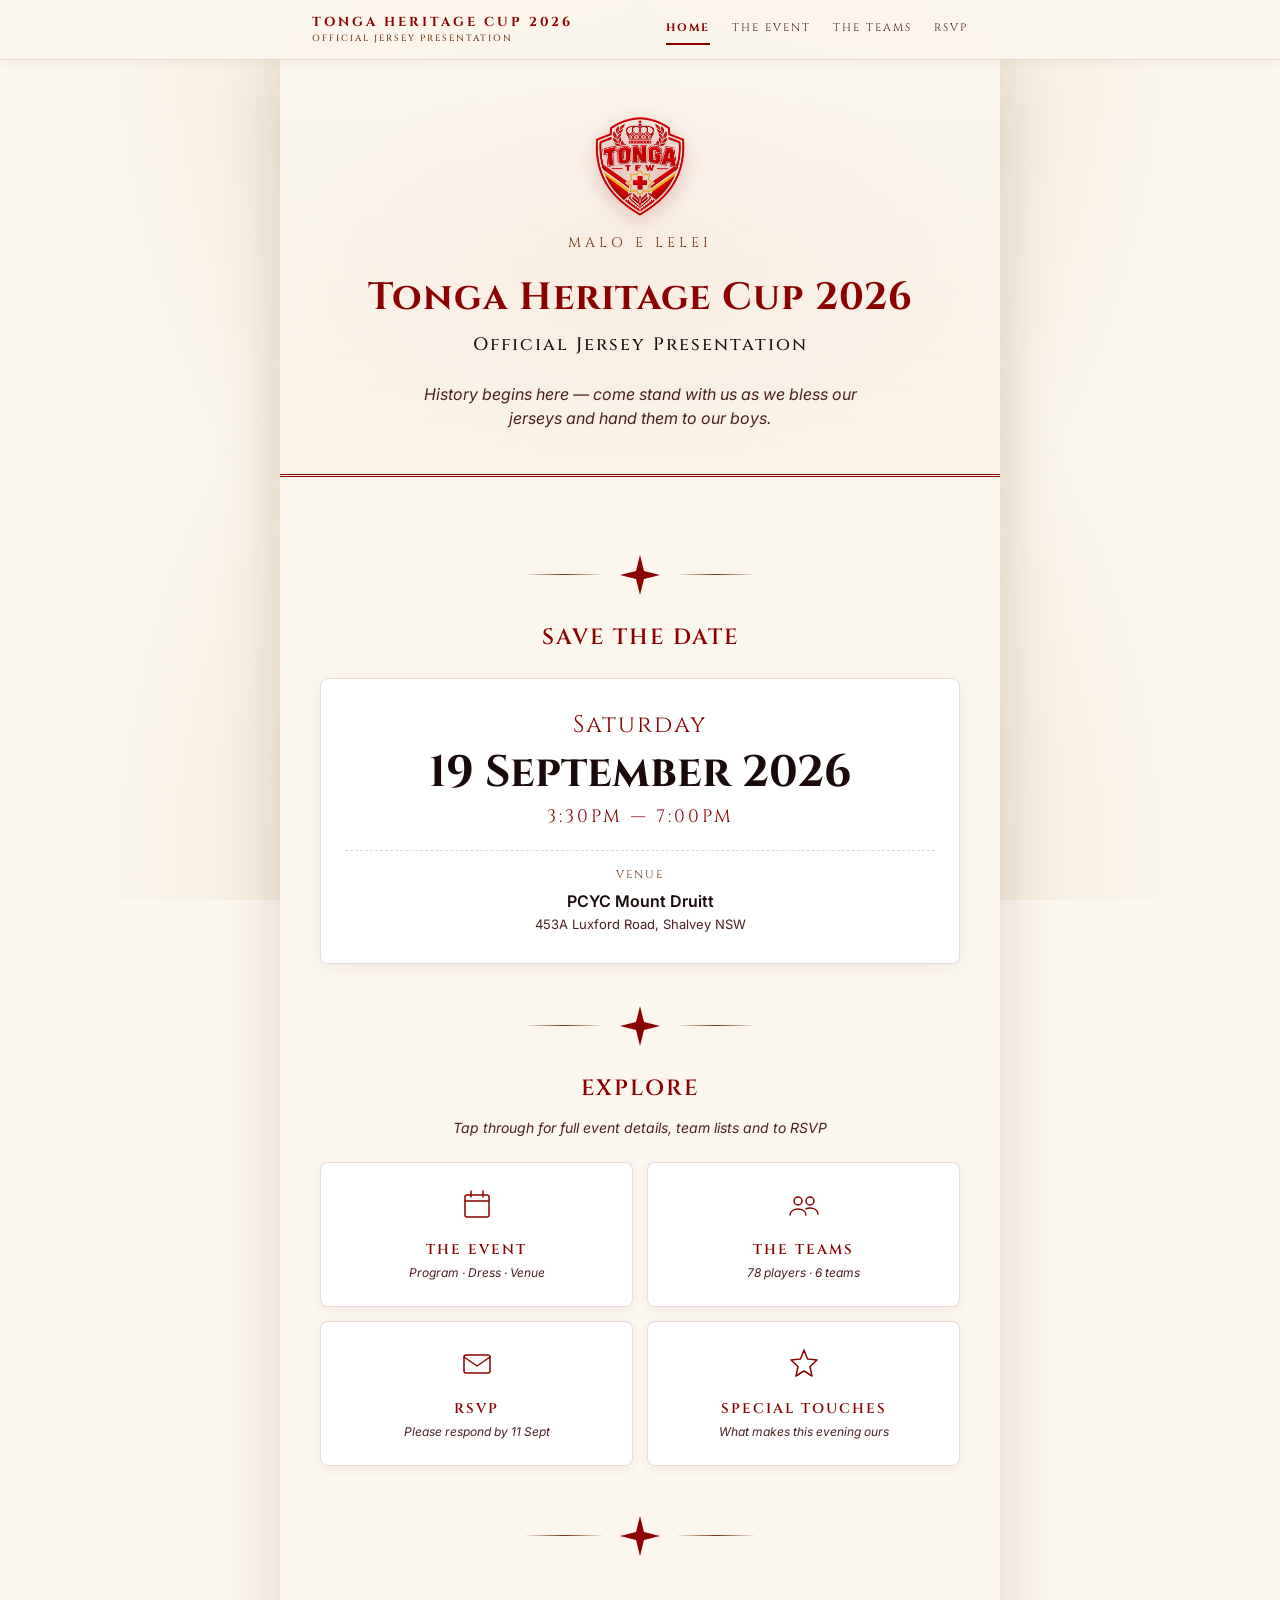
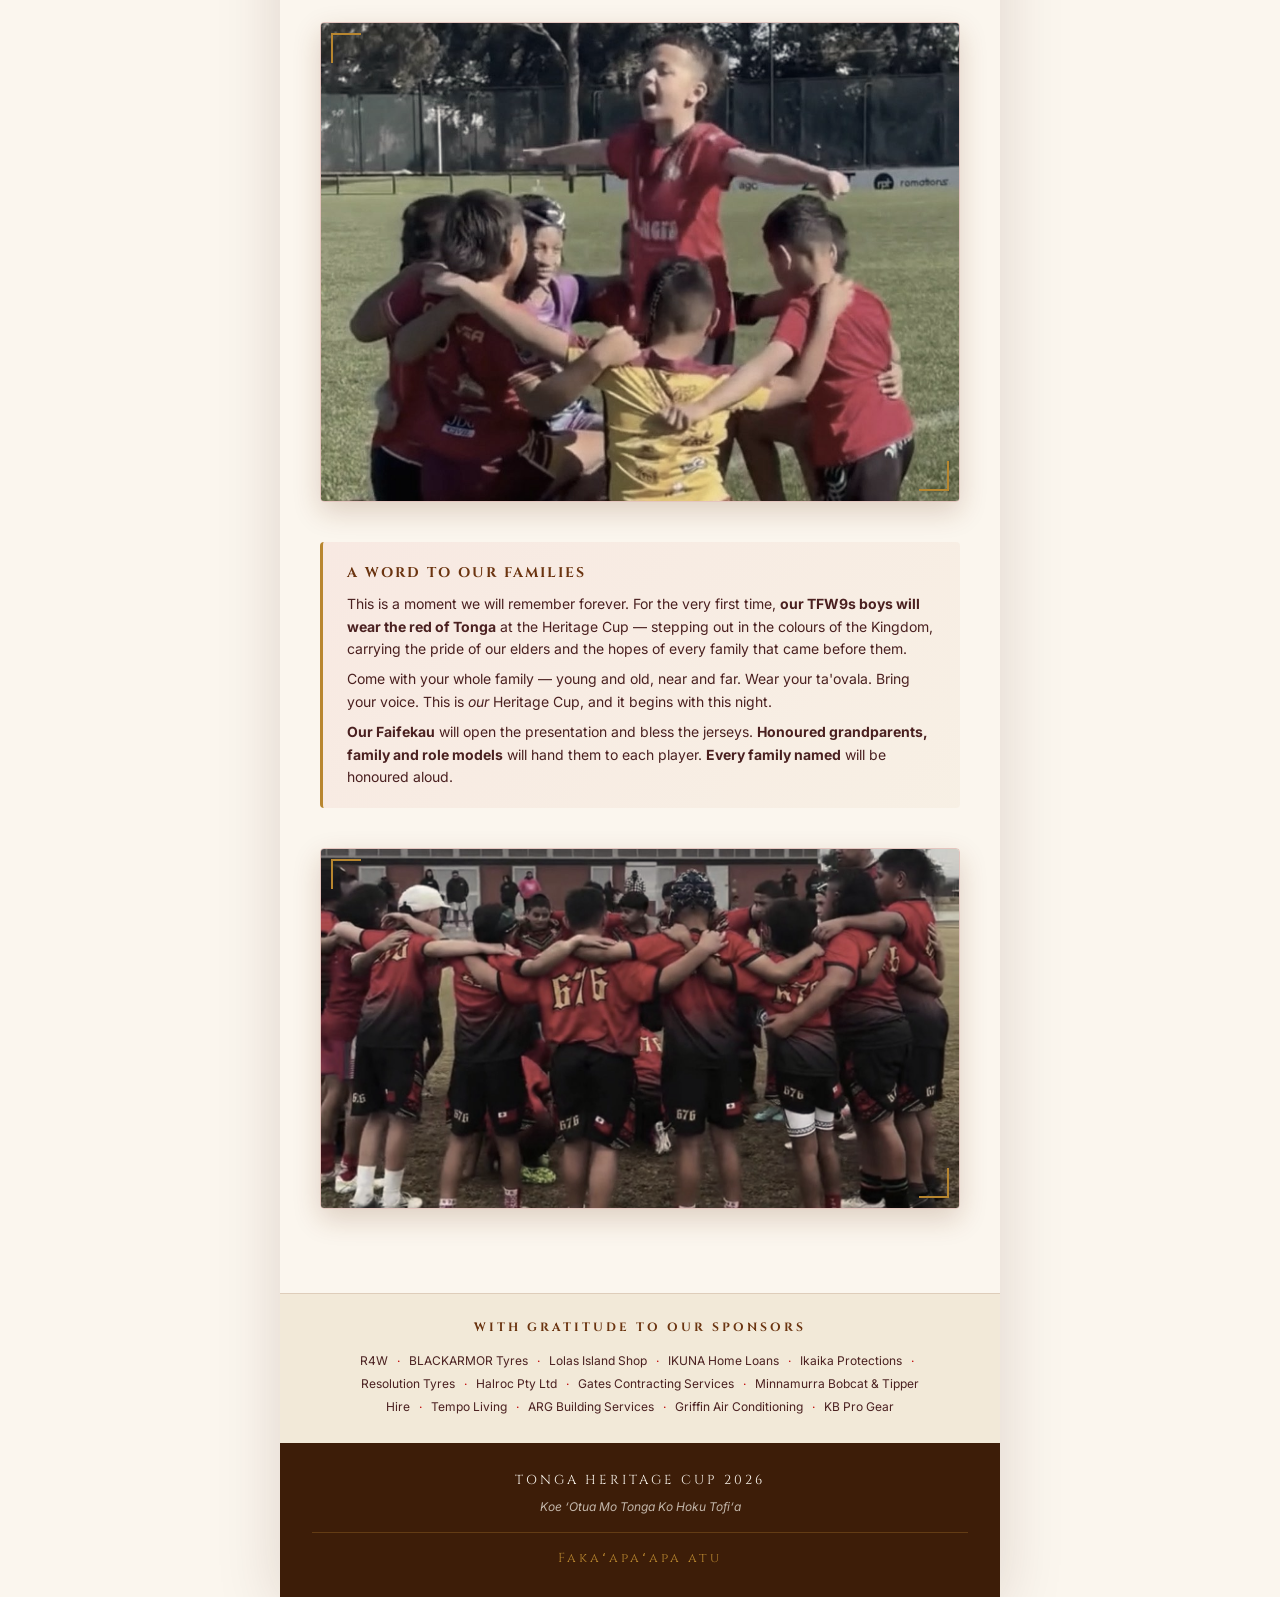
==== index.html @ e79e360b "Add files via upload" ====
<!doctype html>
<html lang="en">
<head>
<meta charset="utf-8" />
<meta name="viewport" content="width=device-width, initial-scale=1" />
<title>Tonga Heritage Cup 2026 — Official Jersey Presentation</title>
<link rel="preconnect" href="https://fonts.googleapis.com">
<link rel="preconnect" href="https://fonts.gstatic.com" crossorigin>
<link href="https://fonts.googleapis.com/css2?family=Cinzel:wght@500;600;700&family=Inter:wght@300;400;500;600;700&display=swap" rel="stylesheet">
<link rel="stylesheet" href="shared.css">
</head>
<body>

<header class="site-header">
  <div class="site-header-inner">
    <a href="index.html" class="brand">
      Tonga Heritage Cup 2026
      <small>Official Jersey Presentation</small>
    </a>
    <button class="nav-toggle" aria-label="Open menu" aria-expanded="false">
      <svg width="26" height="26" viewBox="0 0 26 26" fill="none" stroke="currentColor" stroke-width="2" stroke-linecap="round">
        <line x1="4" y1="8" x2="22" y2="8"/>
        <line x1="4" y1="13" x2="22" y2="13"/>
        <line x1="4" y1="18" x2="22" y2="18"/>
      </svg>
    </button>
    <nav class="site-nav">
      <a href="index.html" class="active">Home</a>
      <a href="the-event.html">The Event</a>
      <a href="the-teams.html">The Teams</a>
      <a href="rsvp.html">RSVP</a>
    </nav>
  </div>
</header>
<div class="nav-overlay"></div>

<div class="page page-ngatu">
  <div class="tapa-border" aria-hidden="true"></div>

  <div class="hero hero-haamonga">
    <img src="tonga-tfw-emblem.png" alt="Tonga TFW emblem" class="hero-stamp" />
    <div class="malo">Malo e lelei</div>
    <h1>Tonga Heritage Cup 2026</h1>
    <div class="subtitle">Official Jersey Presentation</div>
    <p class="invite-line">
      History begins here — come stand with us as we bless our jerseys
      and hand them to our boys.
    </p>
  </div>

  <div class="inner">

    <div class="kupesi-divider">
      <div class="line"></div>
      <svg viewBox="0 0 44 44" fill="currentColor" aria-hidden="true">
        <path d="M22 2 L26 18 L42 22 L26 26 L22 42 L18 26 L2 22 L18 18 Z"/>
        <circle cx="22" cy="22" r="3" fill="none" stroke="currentColor" stroke-width="1.5"/>
      </svg>
      <div class="line"></div>
    </div>

    <h2>Save the Date</h2>

    <div class="details" style="text-align:center;">
      <div style="font-family:'Cinzel',serif; font-size:24px; color:var(--tonga-red-deep); letter-spacing:2px; margin-bottom:8px;">Saturday</div>
      <div style="font-family:'Cinzel',serif; font-size:44px; color:var(--ink); line-height:1; margin-bottom:8px; font-weight:700;">19 September 2026</div>
      <div style="font-family:'Cinzel',serif; font-size:18px; color:var(--tonga-red-deep); letter-spacing:3px; margin-bottom:20px;">3:30PM — 7:00PM</div>
      <div style="border-top:1px dashed rgba(107,52,16,0.2); padding-top:16px; margin-top:8px;">
        <div style="font-family:'Cinzel',serif; font-size:11px; letter-spacing:2px; text-transform:uppercase; color:var(--tapa-brown); margin-bottom:6px;">Venue</div>
        <div style="font-size:16px; color:var(--ink); font-weight:600;">PCYC Mount Druitt</div>
        <div style="font-size:13px; color:var(--ink-soft); margin-top:2px;">453A Luxford Road, Shalvey NSW</div>
      </div>
    </div>

    <div class="kupesi-divider">
      <div class="line"></div>
      <svg viewBox="0 0 44 44" fill="currentColor" aria-hidden="true">
        <path d="M22 2 L26 18 L42 22 L26 26 L22 42 L18 26 L2 22 L18 18 Z"/>
        <circle cx="22" cy="22" r="3" fill="none" stroke="currentColor" stroke-width="1.5"/>
      </svg>
      <div class="line"></div>
    </div>

    <h2>Explore</h2>
    <p class="section-lede">Tap through for full event details, team lists and to RSVP</p>

    <div class="nav-tiles">
      <a href="the-event.html" class="nav-tile">
        <svg viewBox="0 0 36 36" fill="none" stroke="currentColor" stroke-width="1.5" stroke-linecap="round" stroke-linejoin="round">
          <rect x="6" y="8" width="24" height="22" rx="2"/>
          <line x1="6" y1="14" x2="30" y2="14"/>
          <line x1="12" y1="4" x2="12" y2="10"/>
          <line x1="24" y1="4" x2="24" y2="10"/>
        </svg>
        <div class="tile-title">The Event</div>
        <div class="tile-sub">Program · Dress · Venue</div>
      </a>
      <a href="the-teams.html" class="nav-tile">
        <svg viewBox="0 0 36 36" fill="none" stroke="currentColor" stroke-width="1.5" stroke-linecap="round" stroke-linejoin="round">
          <circle cx="12" cy="14" r="4"/>
          <circle cx="24" cy="14" r="4"/>
          <path d="M4 28c0-4 4-6 8-6s8 2 8 6"/>
          <path d="M20 22c1-1 2-1 4-1 4 0 8 2 8 6"/>
        </svg>
        <div class="tile-title">The Teams</div>
        <div class="tile-sub">78 players · 6 teams</div>
      </a>
      <a href="rsvp.html" class="nav-tile">
        <svg viewBox="0 0 36 36" fill="none" stroke="currentColor" stroke-width="1.5" stroke-linecap="round" stroke-linejoin="round">
          <rect x="5" y="9" width="26" height="18" rx="2"/>
          <path d="M5 11l13 9 13-9"/>
        </svg>
        <div class="tile-title">RSVP</div>
        <div class="tile-sub">Please respond by 11 Sept</div>
      </a>
      <a href="the-event.html#special" class="nav-tile">
        <svg viewBox="0 0 36 36" fill="none" stroke="currentColor" stroke-width="1.5" stroke-linecap="round" stroke-linejoin="round">
          <path d="M18 4l3.5 9L31 14l-7 6.5L26 30l-8-5-8 5 2-9.5L5 14l9.5-1z"/>
        </svg>
        <div class="tile-title">Special Touches</div>
        <div class="tile-sub">What makes this evening ours</div>
      </a>
    </div>

    <div class="kupesi-divider">
      <div class="line"></div>
      <svg viewBox="0 0 44 44" fill="currentColor" aria-hidden="true">
        <path d="M22 2 L26 18 L42 22 L26 26 L22 42 L18 26 L2 22 L18 18 Z"/>
        <circle cx="22" cy="22" r="3" fill="none" stroke="currentColor" stroke-width="1.5"/>
      </svg>
      <div class="line"></div>
    </div>

    <figure class="heritage-photo photo-celebration">
      <img src="team-celebration.jpg" alt="Our boys celebrating together" />
    </figure>

    <div class="callout">
      <h3>A Word to Our Families</h3>
      <p>
        This is a moment we will remember forever. For the very first time,
        <strong>our TFW9s boys will wear the red of Tonga</strong> at the Heritage Cup —
        stepping out in the colours of the Kingdom, carrying the pride of our
        elders and the hopes of every family that came before them.
      </p>
      <p>
        Come with your whole family — young and old, near and far. Wear
        your ta'ovala. Bring your voice. This is <em>our</em> Heritage Cup,
        and it begins with this night.
      </p>
      <p>
        <strong>Our Faifekau</strong> will open the presentation and bless the jerseys.
        <strong>Honoured grandparents, family and role models</strong> will hand them to each player.
        <strong>Every family named</strong> will be honoured aloud.
      </p>
    </div>

    <figure class="heritage-photo photo-676">
      <img src="team-huddle-676.jpg" alt="Our 676 boys standing as one" />
    </figure>

  </div>

  <div class="sponsors">
    <h3>With gratitude to our sponsors</h3>
    <div class="sponsor-list">
      R4W <span class="sep">·</span> BLACKARMOR Tyres <span class="sep">·</span> Lolas Island Shop <span class="sep">·</span> IKUNA Home Loans <span class="sep">·</span> Ikaika Protections <span class="sep">·</span> Resolution Tyres <span class="sep">·</span> Halroc Pty Ltd <span class="sep">·</span> Gates Contracting Services <span class="sep">·</span> Minnamurra Bobcat &amp; Tipper Hire <span class="sep">·</span> Tempo Living <span class="sep">·</span> ARG Building Services <span class="sep">·</span> Griffin Air Conditioning <span class="sep">·</span> KB Pro Gear
    </div>
  </div>

  <div class="footer">
    <div class="kcpd">Tonga Heritage Cup 2026</div>
    <div class="tagline">Koe ‘Otua Mo Tonga Ko Hoku Tofi‘a</div>
    <div class="signoff">Fakaʻapaʻapa atu</div>
  </div>

  <div class="tapa-border" aria-hidden="true"></div>

</div>

<script src="nav.js"></script>
<script data-pplx-inline-edit>
(function () {
  if (window === window.top) return;

  const allowedParentOrigins = ["https://www.perplexity.ai","https://perplexity.ai","https://testing.perplexity.ai","https://staging.perplexity.ai","https://*.preview.i.perplexity.ai","http://perplexity.localhost","http://localhost:1420","http://127.0.0.1:1420","http://localhost:3000","http://127.0.0.1:3000","http://localhost:5173","http://127.0.0.1:5173"];
  const MAX_FONT_BYTES = 500 * 1024;
  const MAX_TOTAL_FONT_BYTES = 2 * 1024 * 1024;
  let scrollForwarding = false;
  let scrollRaf = 0;
  let trustedTopOrigin = null;

  // Allow entries like "https://*.preview.i.perplexity.ai" — the wildcard
  // matches a single DNS label (no dots), so "https://*.foo" cannot stretch
  // across multiple labels.
  function matchesAllowedOrigin(origin) {
    if (!origin) return false;
    for (const entry of allowedParentOrigins) {
      if (!entry.includes("*")) {
        if (entry === origin) return true;
        continue;
      }
      const pattern = new RegExp(
        "^" +
          entry.replace(/[.+?^${}()|[\]\\]/g, "\\$&").replace(/\*/g, "[^.]+") +
          "$",
      );
      if (pattern.test(origin)) return true;
    }
    return false;
  }

  // Trust decision: when the sender is same-origin-visible (event.origin is a
  // real origin like https://www.perplexity.ai) we trust event.origin directly.
  // When event.origin is "null" (opaque broker srcdoc), we fall back to the
  // broker's stamped `parentOrigin` to identify the top window. The fallback
  // is claim-only — we rely on the browser's native `targetOrigin` enforcement
  // on the response path (see postToTrustedTop) to ensure replies can't be
  // delivered to anyone but the actual top window of that claimed origin.
  function getTrustedParentOrigin(event) {
    const forwardedParentOrigin =
      typeof event.data.parentOrigin === "string" ? event.data.parentOrigin : null;
    const parentOrigin = event.origin === "null" ? forwardedParentOrigin : event.origin;
    return matchesAllowedOrigin(parentOrigin) ? parentOrigin : null;
  }

  // All responses go to window.top with targetOrigin = the allowlisted origin.
  // An attacker that iframes us inside their own null-origin broker can claim
  // any parentOrigin they like, but the browser will drop the reply whenever
  // the real top's origin doesn't match — so the screenshot never leaves.
  function postToTrustedTop(message) {
    if (!trustedTopOrigin) return;
    try {
      window.top.postMessage(message, trustedTopOrigin);
    } catch (_error) {}
  }

  function inlineAll(original, clone) {
    if (original.nodeType !== 1 || clone.nodeType !== 1) return;

    try {
      const computedStyle = getComputedStyle(original);
      // cssText on a computed style is the serialized declaration in modern
      // Chromium/Safari — a single read beats enumerating ~400 longhand
      // properties. Firefox returns "" here, so we fall back on empty.
      const serialized = computedStyle.cssText;
      if (serialized) {
        clone.style.cssText = serialized;
      } else {
        const parts = new Array(computedStyle.length);
        for (let index = 0; index < computedStyle.length; index += 1) {
          const property = computedStyle[index];
          parts[index] = `${property}:${computedStyle.getPropertyValue(property)};`;
        }
        clone.style.cssText = parts.join("");
      }
    } catch (_error) {}

    const originalChildren = original.children;
    const clonedChildren = clone.children;
    for (
      let index = 0;
      index < originalChildren.length && index < clonedChildren.length;
      index += 1
    ) {
      inlineAll(originalChildren[index], clonedChildren[index]);
    }
  }

  function extractFontUrl(srcValue) {
    const matches = [
      ...srcValue.matchAll(
        /url\(["']?([^"')]+)["']?\)(?:\s*format\(["']?([^"')]+)["']?\))?/gi,
      ),
    ];
    if (matches.length === 0) return null;
    const woff2 = matches.find((m) => m[2] && m[2].toLowerCase().includes("woff2"));
    if (woff2) return woff2[1];
    const woff = matches.find((m) => m[2] && m[2].toLowerCase().includes("woff"));
    if (woff) return woff[1];
    return matches[0][1];
  }

  // Cache resolved font URL -> data URI across captures. Fonts on a page
  // essentially never change, and a batch run emits multiple captures back to
  // back — without this we'd refetch + re-base64 every time.
  const fontDataUriCache = new Map();
  const SRC_DECLARATION_RE = /src\s*:\s*[^;}]+/i;

  async function fetchAsDataUri(url) {
    if (fontDataUriCache.has(url)) return fontDataUriCache.get(url);
    let dataUri = null;
    try {
      const response = await fetch(url, { mode: "cors", credentials: "omit" });
      if (response.ok) {
        const blob = await response.blob();
        if (blob.size <= MAX_FONT_BYTES) {
          dataUri = await new Promise((resolve) => {
            const reader = new FileReader();
            reader.onloadend = () =>
              resolve(typeof reader.result === "string" ? reader.result : null);
            reader.onerror = () => resolve(null);
            reader.readAsDataURL(blob);
          });
        }
      }
    } catch (_error) {
      dataUri = null;
    }
    fontDataUriCache.set(url, dataUri);
    return dataUri;
  }

  function collectFontFaceRuleTexts() {
    const rules = [];
    for (const sheet of document.styleSheets) {
      let cssRules;
      try {
        cssRules = sheet.cssRules;
      } catch (_error) {
        continue;
      }
      if (!cssRules) continue;
      for (const rule of cssRules) {
        const cssText = rule.cssText || "";
        if (cssText.startsWith("@font-face")) rules.push(cssText);
      }
    }
    return rules;
  }

  async function buildInlinedFontCss() {
    const ruleTexts = collectFontFaceRuleTexts();
    if (ruleTexts.length === 0) return null;

    const resolved = ruleTexts.map((cssText) => {
      if (!SRC_DECLARATION_RE.test(cssText)) return null;
      const srcMatch = cssText.match(/src\s*:\s*([^;}]+)[;}]/i);
      if (!srcMatch) return null;
      const url = extractFontUrl(srcMatch[1]);
      if (!url) return null;
      try {
        return { cssText, url: new URL(url, document.baseURI).href };
      } catch (_error) {
        return null;
      }
    });

    const dataUris = await Promise.all(
      resolved.map((entry) => (entry ? fetchAsDataUri(entry.url) : Promise.resolve(null))),
    );

    const inlined = [];
    let totalBytes = 0;
    for (let index = 0; index < resolved.length; index += 1) {
      const entry = resolved[index];
      const dataUri = dataUris[index];
      if (!entry || !dataUri) continue;
      const approxBytes = dataUri.length * 0.75;
      if (totalBytes + approxBytes > MAX_TOTAL_FONT_BYTES) break;
      totalBytes += approxBytes;
      inlined.push(entry.cssText.replace(SRC_DECLARATION_RE, `src: url("${dataUri}")`));
    }
    return inlined.length > 0 ? inlined.join("\n") : null;
  }

  function stripExternal(clone) {
    const images = clone.querySelectorAll("img");
    for (let index = 0; index < images.length; index += 1) {
      const src = images[index].getAttribute("src");
      if (src && !src.startsWith("data:")) images[index].removeAttribute("src");
    }

    const elements = clone.querySelectorAll("*");
    for (let index = 0; index < elements.length; index += 1) {
      const style = elements[index].style.cssText;
      if (style && style.includes("url(")) {
        elements[index].style.cssText = style.replace(
          /url\(["']?(?!data:)[^)"']*["']?\)/gi,
          "none",
        );
      }
    }
  }

  function emitScroll() {
    scrollRaf = 0;
    if (!scrollForwarding) return;
    postToTrustedTop({
      type: "INLINE_EDIT_SCROLL",
      scrollX: window.scrollX,
      scrollY: window.scrollY,
    });
  }

  window.addEventListener(
    "scroll",
    function () {
      if (!scrollForwarding || scrollRaf) return;
      scrollRaf = requestAnimationFrame(emitScroll);
    },
    { passive: true, capture: true },
  );

  async function handleCaptureRequest(event) {
    const requestId = event.data.requestId;
    const scrollX = window.scrollX;
    const scrollY = window.scrollY;
    const width = window.innerWidth;
    const height = window.innerHeight;

    function postResult(dataUrl) {
      postToTrustedTop({
        type: "INLINE_EDIT_SCREENSHOT_RESULT",
        requestId,
        dataUrl,
        scrollX,
        scrollY,
      });
    }

    try {
      // Wait for any pending web fonts to resolve so both inline metrics and
      // the @font-face inlining below see the same loaded faces.
      if (document.fonts && document.fonts.ready) {
        try {
          await document.fonts.ready;
        } catch (_error) {}
      }

      const clone = document.documentElement.cloneNode(true);
      inlineAll(document.documentElement, clone);

      const removedNodes = clone.querySelectorAll("script,link[rel=\"stylesheet\"],style");
      for (let index = 0; index < removedNodes.length; index += 1) {
        removedNodes[index].remove();
      }

      stripExternal(clone);

      // Re-embed web fonts as data-URI @font-face rules so the SVG rasterizer
      // can resolve them — external font URLs aren't fetched during
      // foreignObject rendering, which would otherwise force a fallback face
      // and change text metrics.
      const inlinedFontCss = await buildInlinedFontCss();
      if (inlinedFontCss) {
        const styleEl = document.createElement("style");
        styleEl.textContent = inlinedFontCss;
        const head = clone.querySelector("head");
        if (head) head.appendChild(styleEl);
        else clone.insertBefore(styleEl, clone.firstChild);
      }

      const html = new XMLSerializer().serializeToString(clone);
      const svg =
        `<svg xmlns="http://www.w3.org/2000/svg" width="${width}" height="${height}">` +
        '<foreignObject width="100%" height="100%">' +
        `<div xmlns="http://www.w3.org/1999/xhtml" style="width:${width}px;height:${height}px;overflow:hidden">` +
        `<div style="position:relative;left:-${scrollX}px;top:-${scrollY}px">` +
        html +
        "</div></div></foreignObject></svg>";
      const svgUrl = `data:image/svg+xml;charset=utf-8,${encodeURIComponent(svg)}`;
      const image = new Image();
      image.onload = function () {
        const canvas = document.createElement("canvas");
        canvas.width = width;
        canvas.height = height;
        canvas.getContext("2d").drawImage(image, 0, 0);
        postResult(canvas.toDataURL("image/png"));
      };
      image.onerror = function () {
        postResult(null);
      };
      image.src = svgUrl;
    } catch (_error) {
      postResult(null);
    }
  }

  window.addEventListener("message", function (event) {
    if (!event.data) return;
    // Only accept messages from the direct parent frame. Blocks sibling /
    // unrelated-window postMessage senders that could otherwise reach us.
    if (event.source !== window.parent) return;

    const trustedParentOrigin = getTrustedParentOrigin(event);
    if (!trustedParentOrigin) return;
    trustedTopOrigin = trustedParentOrigin;

    if (event.data.type === "INLINE_EDIT_SCROLL_START") {
      scrollForwarding = true;
      emitScroll();
      return;
    }

    if (event.data.type === "INLINE_EDIT_SCROLL_STOP") {
      scrollForwarding = false;
      if (scrollRaf) cancelAnimationFrame(scrollRaf);
      scrollRaf = 0;
      return;
    }

    if (event.data.type !== "INLINE_EDIT_CAPTURE_REQUEST") return;

    handleCaptureRequest(event);
  });
})();


</script></body>
</html>
---- shared.css ----
:root {
  --tonga-red: #C10000;
  --tonga-red-deep: #8B0000;
  --tonga-white: #FFFFFF;
  --ink: #1A0A0A;
  --ink-soft: #4A2020;
  --cream: #FBF6EE;
  --cream-deep: #F2E9D8;
  --gold: #B8862F;
  --tapa-brown: #6B3410;
  --tapa-dark: #3D1D08;
}

* { box-sizing: border-box; }

html, body {
  margin: 0;
  padding: 0;
  font-family: 'Inter', system-ui, sans-serif;
  color: var(--ink);
  background:
    radial-gradient(ellipse at top, #E8D9BE 0%, transparent 60%),
    radial-gradient(ellipse at bottom, #E8D9BE 0%, transparent 60%),
    var(--cream);
  background-attachment: fixed;
  line-height: 1.5;
  -webkit-font-smoothing: antialiased;
}

a { color: inherit; }

/* Tapa border removed — keep class present but hidden so old markup doesn't break layout */
.tapa-border { display: none; }

/* (legacy) Ngatu SVG border — multi-band Tongan pattern (zigzag → triangle row → diamond kupesi → arch scallops → triangle row → zigzag) */
.tapa-border {
  height: 70px;
  background-image: url("data:image/svg+xml;utf8,<svg xmlns='http://www.w3.org/2000/svg' viewBox='0 0 48 70' preserveAspectRatio='xMidYMid slice'><rect width='48' height='70' fill='%236B3410'/><path d='M0 5 L4 3 L8 6 L12 3 L16 6 L20 3 L24 6 L28 3 L32 6 L36 3 L40 6 L44 3 L48 6' fill='none' stroke='%23FBF6EE' stroke-width='0.7'/><path d='M0 13 L2 9 L4 13 Z M4 9 L6 13 L8 9 Z M8 13 L10 9 L12 13 Z M12 9 L14 13 L16 9 Z M16 13 L18 9 L20 13 Z M20 9 L22 13 L24 9 Z M24 13 L26 9 L28 13 Z M28 9 L30 13 L32 9 Z M32 13 L34 9 L36 13 Z M36 9 L38 13 L40 9 Z M40 13 L42 9 L44 13 Z M44 9 L46 13 L48 9 Z' fill='%23FBF6EE'/><path d='M0 20 A4.0 4 0 0 1 8 20 A4.0 4 0 0 1 16 20 A4.0 4 0 0 1 24 20 A4.0 4 0 0 1 32 20 A4.0 4 0 0 1 40 20 A4.0 4 0 0 1 48 20' fill='none' stroke='%23FBF6EE' stroke-width='0.7'/><path d='M24.0 22 L48 33 L24.0 44 L0 33 Z' fill='none' stroke='%23FBF6EE' stroke-width='0.9'/><ellipse cx='24.0' cy='27' rx='10' ry='2.2' fill='none' stroke='%23FBF6EE' stroke-width='0.5'/><line x1='14.0' y1='27' x2='34.0' y2='27' stroke='%23FBF6EE' stroke-width='0.4'/><line x1='16.5' y1='25.1' x2='16.5' y2='28.9' stroke='%23FBF6EE' stroke-width='0.3'/><line x1='19.0' y1='25.1' x2='19.0' y2='28.9' stroke='%23FBF6EE' stroke-width='0.3'/><line x1='21.5' y1='25.1' x2='21.5' y2='28.9' stroke='%23FBF6EE' stroke-width='0.3'/><line x1='24.0' y1='25.1' x2='24.0' y2='28.9' stroke='%23FBF6EE' stroke-width='0.3'/><line x1='26.5' y1='25.1' x2='26.5' y2='28.9' stroke='%23FBF6EE' stroke-width='0.3'/><line x1='29.0' y1='25.1' x2='29.0' y2='28.9' stroke='%23FBF6EE' stroke-width='0.3'/><line x1='31.5' y1='25.1' x2='31.5' y2='28.9' stroke='%23FBF6EE' stroke-width='0.3'/><ellipse cx='24.0' cy='33' rx='10' ry='2.2' fill='none' stroke='%23FBF6EE' stroke-width='0.5'/><line x1='14.0' y1='33' x2='34.0' y2='33' stroke='%23FBF6EE' stroke-width='0.4'/><line x1='16.5' y1='31.1' x2='16.5' y2='34.900000000000006' stroke='%23FBF6EE' stroke-width='0.3'/><line x1='19.0' y1='31.1' x2='19.0' y2='34.900000000000006' stroke='%23FBF6EE' stroke-width='0.3'/><line x1='21.5' y1='31.1' x2='21.5' y2='34.900000000000006' stroke='%23FBF6EE' stroke-width='0.3'/><line x1='24.0' y1='31.1' x2='24.0' y2='34.900000000000006' stroke='%23FBF6EE' stroke-width='0.3'/><line x1='26.5' y1='31.1' x2='26.5' y2='34.900000000000006' stroke='%23FBF6EE' stroke-width='0.3'/><line x1='29.0' y1='31.1' x2='29.0' y2='34.900000000000006' stroke='%23FBF6EE' stroke-width='0.3'/><line x1='31.5' y1='31.1' x2='31.5' y2='34.900000000000006' stroke='%23FBF6EE' stroke-width='0.3'/><ellipse cx='24.0' cy='39' rx='10' ry='2.2' fill='none' stroke='%23FBF6EE' stroke-width='0.5'/><line x1='14.0' y1='39' x2='34.0' y2='39' stroke='%23FBF6EE' stroke-width='0.4'/><line x1='16.5' y1='37.099999999999994' x2='16.5' y2='40.900000000000006' stroke='%23FBF6EE' stroke-width='0.3'/><line x1='19.0' y1='37.099999999999994' x2='19.0' y2='40.900000000000006' stroke='%23FBF6EE' stroke-width='0.3'/><line x1='21.5' y1='37.099999999999994' x2='21.5' y2='40.900000000000006' stroke='%23FBF6EE' stroke-width='0.3'/><line x1='24.0' y1='37.099999999999994' x2='24.0' y2='40.900000000000006' stroke='%23FBF6EE' stroke-width='0.3'/><line x1='26.5' y1='37.099999999999994' x2='26.5' y2='40.900000000000006' stroke='%23FBF6EE' stroke-width='0.3'/><line x1='29.0' y1='37.099999999999994' x2='29.0' y2='40.900000000000006' stroke='%23FBF6EE' stroke-width='0.3'/><line x1='31.5' y1='37.099999999999994' x2='31.5' y2='40.900000000000006' stroke='%23FBF6EE' stroke-width='0.3'/><path d='M22.6 33 L24.0 31.6 L25.4 33 L24.0 34.4 Z' fill='%23FBF6EE'/><path d='M0 33 L4 32 L4 34 Z' fill='%23FBF6EE'/><path d='M48 33 L44 32 L44 34 Z' fill='%23FBF6EE'/><path d='M24.0 22 L23.0 26 L25.0 26 Z' fill='%23FBF6EE'/><path d='M24.0 44 L23.0 40 L25.0 40 Z' fill='%23FBF6EE'/><path d='M0 46 A4.0 4 0 0 0 8 46 A4.0 4 0 0 0 16 46 A4.0 4 0 0 0 24 46 A4.0 4 0 0 0 32 46 A4.0 4 0 0 0 40 46 A4.0 4 0 0 0 48 46' fill='none' stroke='%23FBF6EE' stroke-width='0.7'/><path d='M0 57 L2 53 L4 57 Z M4 53 L6 57 L8 53 Z M8 57 L10 53 L12 57 Z M12 53 L14 57 L16 53 Z M16 57 L18 53 L20 57 Z M20 53 L22 57 L24 53 Z M24 57 L26 53 L28 57 Z M28 53 L30 57 L32 53 Z M32 57 L34 53 L36 57 Z M36 53 L38 57 L40 53 Z M40 57 L42 53 L44 57 Z M44 53 L46 57 L48 53 Z' fill='%23FBF6EE'/><path d='M0 62 L4 60 L8 63 L12 60 L16 63 L20 60 L24 63 L28 60 L32 63 L36 60 L40 63 L44 60 L48 63' fill='none' stroke='%23FBF6EE' stroke-width='0.7'/></svg>");
  background-repeat: repeat-x;
  background-size: 96px 100%;
}

/* Top nav */
.site-header {
  position: sticky;
  top: 0;
  z-index: 100;
  background: rgba(251, 246, 238, 0.96);
  backdrop-filter: blur(8px);
  -webkit-backdrop-filter: blur(8px);
  border-bottom: 1px solid rgba(107, 52, 16, 0.15);
  box-shadow: 0 2px 12px rgba(60, 20, 10, 0.05);
}
.site-header-inner {
  max-width: 720px;
  margin: 0 auto;
  padding: 14px 32px;
  display: flex;
  align-items: center;
  justify-content: space-between;
  gap: 20px;
}
.brand {
  font-family: 'Cinzel', serif;
  font-size: 13px;
  letter-spacing: 3px;
  text-transform: uppercase;
  color: var(--tonga-red-deep);
  font-weight: 700;
  text-decoration: none;
  line-height: 1.2;
}
.brand small {
  display: block;
  font-size: 9px;
  letter-spacing: 2px;
  color: var(--tapa-brown);
  font-weight: 500;
  margin-top: 2px;
}
.site-nav {
  display: flex;
  gap: 22px;
  align-items: center;
}
.site-nav a {
  font-family: 'Cinzel', serif;
  font-size: 11px;
  letter-spacing: 2px;
  text-transform: uppercase;
  color: var(--ink-soft);
  text-decoration: none;
  padding: 6px 0;
  border-bottom: 2px solid transparent;
  transition: color 0.2s, border-color 0.2s;
}
.site-nav a:hover { color: var(--tonga-red-deep); }
.site-nav a.active {
  color: var(--tonga-red-deep);
  border-bottom-color: var(--tonga-red-deep);
  font-weight: 700;
}
.nav-toggle {
  display: none;
  background: none;
  border: none;
  cursor: pointer;
  padding: 8px;
  color: var(--tonga-red-deep);
}
.nav-toggle svg { display: block; }

/* Page container */
.page {
  max-width: 720px;
  margin: 0 auto;
  background: var(--cream);
  box-shadow: 0 10px 60px rgba(60, 20, 10, 0.15);
  position: relative;
  min-height: 100vh;
}
.inner { padding: 44px 40px; }

/* Hero */
.hero {
  text-align: center;
  padding: 56px 32px 44px;
  background:
    radial-gradient(ellipse at center, rgba(193,0,0,0.06) 0%, transparent 70%),
    linear-gradient(180deg, var(--cream) 0%, var(--cream-deep) 100%);
  border-bottom: 3px double var(--tonga-red-deep);
  position: relative;
  overflow: hidden;
}
.hero > * { position: relative; z-index: 2; }

/* Faded backdrop image (Ha'amonga) for the home hero */
.hero.hero-haamonga::before {
  content: "";
  position: absolute;
  inset: 0;
  background-image: url('img/haamonga.jpg');
  background-size: cover;
  background-position: center 15%;
  opacity: 0.32;
  filter: sepia(0.25) saturate(0.75) contrast(0.98);
  z-index: 1;
}
.hero.hero-haamonga::after {
  content: "";
  position: absolute;
  inset: 0;
  background: linear-gradient(180deg, rgba(251,246,238,0.35) 0%, rgba(251,246,238,0.72) 100%);
  z-index: 1;
}

/* Faded ngatu backdrop for inner-page heros */
.hero.hero-ngatu::before {
  content: "";
  position: absolute;
  inset: 0;
  background-image: url('img/ngatu-pattern.jpg');
  background-size: 320px auto;
  background-repeat: repeat;
  opacity: 0.08;
  filter: sepia(0.2) contrast(0.9);
  z-index: 1;
}

/* Photo band — faded huddle photo used as a section backdrop */
.photo-band {
  position: relative;
  min-height: 220px;
  margin: 40px -40px;
  padding: 60px 40px;
  background-image: url('img/team-huddle.jpg');
  background-size: cover;
  background-position: center 38%;
  color: var(--cream);
  text-align: center;
  overflow: hidden;
}
.photo-band::before {
  content: "";
  position: absolute;
  inset: 0;
  background: linear-gradient(180deg, rgba(30,10,10,0.55) 0%, rgba(139,0,0,0.55) 100%);
}
.photo-band > * { position: relative; z-index: 2; }
.photo-band .band-eyebrow {
  font-family: 'Cinzel', serif;
  font-size: 12px;
  letter-spacing: 4px;
  text-transform: uppercase;
  color: rgba(251,246,238,0.85);
  margin-bottom: 14px;
}
.photo-band .band-title {
  font-family: 'Cinzel', serif;
  font-size: 26px;
  font-weight: 600;
  letter-spacing: 1px;
  margin: 0 0 12px;
  line-height: 1.25;
}
.photo-band .band-body {
  font-style: italic;
  font-size: 15px;
  line-height: 1.6;
  max-width: 480px;
  margin: 0 auto;
  color: rgba(251,246,238,0.95);
}

/* Symbol strip — Ha'amonga photo + Tongan flag side by side */
.symbol-strip {
  display: grid;
  grid-template-columns: 1.35fr 1fr;
  gap: 20px;
  margin: 36px 0 8px;
  align-items: stretch;
}
.symbol-card {
  position: relative;
  border-radius: 8px;
  overflow: hidden;
  background: var(--tapa-brown);
  box-shadow: 0 4px 18px rgba(60,20,10,0.18);
  min-height: 220px;
  display: flex;
  flex-direction: column;
  justify-content: flex-end;
}
.symbol-card .caption {
  position: relative;
  z-index: 2;
  padding: 10px 14px 12px;
  background: linear-gradient(180deg, transparent 0%, rgba(20,8,8,0.75) 60%);
  color: var(--cream);
  font-family: 'Cinzel', serif;
  font-size: 12px;
  letter-spacing: 2px;
  text-transform: uppercase;
}
.symbol-card.symbol-haamonga {
  background-image: url('img/haamonga.jpg');
  background-size: cover;
  background-position: center 42%;
}
.symbol-card.symbol-flag {
  background: #FFFFFF;
  border: 1px solid rgba(107,52,16,0.2);
}
.symbol-card.symbol-flag .flag-inner {
  flex: 1;
  display: flex;
  align-items: center;
  justify-content: center;
  padding: 12px;
}
.symbol-card.symbol-flag svg {
  width: 100%;
  height: auto;
  max-height: 150px;
  box-shadow: 0 2px 8px rgba(60,20,10,0.15);
}
.symbol-card.symbol-flag .caption {
  background: none;
  color: var(--tapa-brown);
  border-top: 1px solid rgba(107,52,16,0.15);
}
@media (max-width: 640px) {
  .symbol-strip { grid-template-columns: 1fr; gap: 14px; }
  .symbol-card { min-height: 180px; }
  .symbol-card.symbol-flag svg { max-height: 120px; }
}

/* Venue map card */
.map-card {
  margin: 24px 0 12px;
  border-radius: 8px;
  overflow: hidden;
  box-shadow: 0 4px 16px rgba(60,20,10,0.15);
  background: var(--tapa-brown);
  display: block;
  text-decoration: none;
  color: var(--cream);
}
.map-card img {
  display: block;
  width: 100%;
  height: auto;
}
.map-card .map-caption {
  padding: 12px 16px;
  font-family: 'Cinzel', serif;
  font-size: 11px;
  letter-spacing: 2px;
  text-transform: uppercase;
  color: var(--cream);
  text-align: center;
}
/* Smaller map card variant */
.map-card.map-card-small {
  max-width: 360px;
  margin: 20px auto 12px;
}
.map-card.map-card-small img {
  aspect-ratio: 16 / 10;
  object-fit: cover;
}
.map-card.map-card-small .map-caption {
  padding: 8px 12px;
  font-size: 10px;
  letter-spacing: 1.8px;
}

/* Page-level faded backdrop wrapping the whole cream card */
.page.page-ngatu::before {
  content: "";
  position: absolute;
  inset: 0;
  background-image: url('img/ngatu-pattern.jpg');
  background-size: 320px auto;
  background-repeat: repeat;
  opacity: 0.11;
  pointer-events: none;
  z-index: 0;
}
.page > * { position: relative; z-index: 1; }
.malo {
  font-family: 'Cinzel', serif;
  font-size: 14px;
  letter-spacing: 4px;
  text-transform: uppercase;
  color: var(--tapa-brown);
  margin-bottom: 24px;
}
h1 {
  font-family: 'Cinzel', serif;
  font-size: 38px;
  line-height: 1.1;
  color: var(--tonga-red-deep);
  margin: 0 0 12px;
  letter-spacing: 1px;
  font-weight: 700;
}
.subtitle {
  font-family: 'Cinzel', serif;
  font-size: 18px;
  color: var(--ink);
  letter-spacing: 2px;
  margin: 0 0 24px;
  font-weight: 500;
}
.invite-line {
  font-style: italic;
  color: var(--ink-soft);
  font-size: 16px;
  max-width: 460px;
  margin: 0 auto;
}

/* Kupesi divider */
.kupesi-divider {
  display: flex;
  align-items: center;
  justify-content: center;
  gap: 14px;
  padding: 32px 0 24px;
}
.kupesi-divider .line {
  flex: 1;
  max-width: 80px;
  height: 1px;
  background: linear-gradient(90deg, transparent, var(--tapa-brown), transparent);
}
.kupesi-divider svg {
  width: 44px;
  height: 44px;
  color: var(--tonga-red-deep);
}

h2 {
  font-family: 'Cinzel', serif;
  font-size: 22px;
  color: var(--tonga-red-deep);
  text-align: center;
  margin: 0 0 24px;
  letter-spacing: 2px;
  font-weight: 600;
  text-transform: uppercase;
}
.section-lede {
  text-align: center;
  font-size: 14px;
  color: var(--ink-soft);
  margin: -12px 0 24px;
  font-style: italic;
}

/* Details block */
.details {
  background: var(--tonga-white);
  border: 1px solid rgba(139,0,0,0.15);
  border-radius: 8px;
  padding: 28px 24px;
  margin-bottom: 8px;
  box-shadow: 0 4px 20px rgba(60,20,10,0.06);
}
.detail-row {
  display: flex;
  gap: 16px;
  padding: 12px 0;
  border-bottom: 1px dashed rgba(107,52,16,0.15);
  align-items: flex-start;
}
.detail-row:last-child { border-bottom: none; }
.detail-row .label {
  font-family: 'Cinzel', serif;
  font-size: 11px;
  letter-spacing: 2px;
  text-transform: uppercase;
  color: var(--tapa-brown);
  min-width: 80px;
  padding-top: 3px;
}
.detail-row .value { flex: 1; font-size: 16px; color: var(--ink); }
.detail-row .value strong { color: var(--tonga-red-deep); font-weight: 600; }
.detail-row .value .small {
  display: block;
  font-size: 13px;
  color: var(--ink-soft);
  margin-top: 3px;
}

/* Teams */
.team-card {
  background: var(--tonga-white);
  border: 1px solid rgba(139,0,0,0.15);
  border-top: 5px solid var(--tonga-red);
  border-radius: 8px;
  padding: 22px 22px 18px;
  margin-bottom: 16px;
  box-shadow: 0 3px 14px rgba(60,20,10,0.06);
}
.team-header {
  display: flex;
  align-items: baseline;
  justify-content: space-between;
  gap: 12px;
  padding-bottom: 12px;
  margin-bottom: 14px;
  border-bottom: 1px dashed rgba(107,52,16,0.2);
}
.team-header .age {
  font-family: 'Cinzel', serif;
  font-size: 22px;
  font-weight: 700;
  color: var(--tonga-red-deep);
  letter-spacing: 1px;
}
.team-header .coach {
  font-family: 'Cinzel', serif;
  font-size: 11px;
  letter-spacing: 2px;
  text-transform: uppercase;
  color: var(--tapa-brown);
  text-align: right;
}
.team-header .coach span {
  display: block;
  font-family: 'Inter', sans-serif;
  font-size: 13px;
  letter-spacing: 0;
  text-transform: none;
  color: var(--ink);
  font-weight: 600;
  margin-top: 2px;
}
.roster { list-style: none; padding: 0; margin: 0; }
.roster li {
  padding: 8px 0;
  border-bottom: 1px dotted rgba(107,52,16,0.12);
}
.roster li:last-child { border-bottom: none; }
.roster .name {
  font-family: 'Cinzel', serif;
  font-size: 15px;
  font-weight: 600;
  color: var(--ink);
  letter-spacing: 0.5px;
}
.roster .villages {
  display: block;
  font-size: 12px;
  color: var(--tapa-brown);
  font-style: italic;
  margin-top: 2px;
  line-height: 1.4;
}

/* Collapsible team accordion */
.team-card summary {
  cursor: pointer;
  list-style: none;
  outline: none;
}
.team-card summary::-webkit-details-marker { display: none; }
.team-card summary .team-header { margin-bottom: 0; padding-bottom: 12px; border-bottom: 1px dashed rgba(107,52,16,0.2); }
.team-card[open] summary .team-header { margin-bottom: 14px; }
.team-card .chevron {
  width: 16px;
  height: 16px;
  color: var(--tapa-brown);
  transition: transform 0.2s;
  margin-left: 8px;
}
.team-card[open] .chevron { transform: rotate(180deg); }
.team-header-left {
  display: flex;
  align-items: center;
  gap: 12px;
}
.team-header .roster-count {
  font-size: 11px;
  color: var(--tapa-brown);
  font-style: italic;
}

/* Program */
.program {
  background: var(--tonga-white);
  border-radius: 8px;
  padding: 8px 0;
  border: 1px solid rgba(139,0,0,0.15);
}
.program-row {
  display: flex;
  gap: 20px;
  padding: 14px 24px;
  border-bottom: 1px dashed rgba(107,52,16,0.15);
  align-items: baseline;
}
.program-row:last-child { border-bottom: none; }
.program-row .time {
  font-family: 'Cinzel', serif;
  font-size: 14px;
  color: var(--tonga-red-deep);
  font-weight: 600;
  min-width: 68px;
  letter-spacing: 1px;
}
.program-row .item { flex: 1; font-size: 15px; color: var(--ink); }
.program-row .item .note {
  display: block;
  font-size: 12px;
  color: var(--ink-soft);
  font-style: italic;
  margin-top: 2px;
}

/* First-time badge in hero */
.first-badge {
  display: inline-block;
  margin: 0 auto 14px;
  padding: 6px 18px;
  font-family: 'Cinzel', serif;
  font-size: 11px;
  letter-spacing: 3px;
  text-transform: uppercase;
  color: var(--tonga-white);
  background: var(--tonga-red-deep);
  border: 1px solid var(--gold);
  border-radius: 999px;
  box-shadow: 0 2px 10px rgba(139,0,0,0.25);
  position: relative;
  z-index: 2;
}

/* Hero emblem stamp — small badge above the title */
.hero-stamp {
  display: block;
  width: 96px;
  height: auto;
  margin: 0 auto 14px;
  filter: drop-shadow(0 4px 10px rgba(139,0,0,0.28));
  position: relative;
  z-index: 3;
}
@media (max-width: 480px) {
  .hero-stamp { width: 80px; }
}

/* Heritage photos — blended editorial placements */
.heritage-photo {
  margin: 40px auto;
  max-width: 640px;
  position: relative;
  border-radius: 4px;
  overflow: hidden;
  box-shadow: 0 10px 28px rgba(107,52,16,0.20);
  border: 1px solid rgba(139,0,0,0.20);
}
.heritage-photo img {
  display: block;
  width: 100%;
  height: auto;
  filter: sepia(0.14) saturate(0.90) contrast(0.98);
}
/* Gold corner accents */
.heritage-photo::before,
.heritage-photo::after {
  content: "";
  position: absolute;
  width: 28px;
  height: 28px;
  border: 2px solid var(--gold);
  z-index: 2;
  pointer-events: none;
}
.heritage-photo::before { top: 10px; left: 10px; border-right: none; border-bottom: none; }
.heritage-photo::after { bottom: 10px; right: 10px; border-left: none; border-top: none; }

/* Photo-specific framing */
.photo-celebration img { aspect-ratio: 4 / 3; object-fit: cover; object-position: center 25%; }
.photo-676 img { aspect-ratio: 16 / 9; object-fit: cover; object-position: center 45%; }
.photo-jerseys img { aspect-ratio: 4 / 3; object-fit: cover; object-position: center 25%; }
.photo-field-huddle img { aspect-ratio: 16 / 9; object-fit: cover; object-position: center 55%; }

@media (max-width: 480px) {
  .heritage-photo { margin: 28px -8px; border-radius: 2px; }
}

/* What to Expect list */
.expect-list {
  display: grid;
  gap: 16px;
  margin: 0 auto;
  max-width: 640px;
}
.expect-item {
  background: var(--tonga-white);
  border-radius: 8px;
  padding: 18px 22px;
  border: 1px solid rgba(139,0,0,0.12);
  border-left: 3px solid var(--tonga-red-deep);
  box-shadow: 0 2px 8px rgba(107,52,16,0.05);
}
.expect-item .expect-title {
  font-family: 'Cinzel', serif;
  font-size: 17px;
  color: var(--tonga-red-deep);
  letter-spacing: 0.5px;
  margin-bottom: 6px;
  font-weight: 600;
}
.expect-item .expect-body {
  font-size: 15px;
  line-height: 1.6;
  color: var(--ink);
}
.expect-item .expect-body em { color: var(--tapa-brown); }

/* Callout */
.callout {
  background: linear-gradient(135deg, rgba(193,0,0,0.05), rgba(184,134,47,0.05));
  border-left: 3px solid var(--gold);
  padding: 20px 24px;
  border-radius: 4px;
  margin-bottom: 16px;
}
.callout h3 {
  font-family: 'Cinzel', serif;
  font-size: 14px;
  letter-spacing: 2px;
  text-transform: uppercase;
  color: var(--tapa-brown);
  margin: 0 0 10px;
}
.callout p {
  margin: 0 0 8px;
  font-size: 14px;
  color: var(--ink-soft);
  line-height: 1.6;
}
.callout p:last-child { margin-bottom: 0; }
.callout ul {
  margin: 6px 0 0;
  padding-left: 20px;
  color: var(--ink-soft);
  font-size: 14px;
}
.callout ul li { margin-bottom: 4px; }

/* Buttons */
.rsvp-block { text-align: center; padding: 8px 0; }
.rsvp-btn {
  display: inline-block;
  background: var(--tonga-red-deep);
  color: var(--tonga-white);
  padding: 16px 40px;
  font-family: 'Cinzel', serif;
  font-size: 14px;
  letter-spacing: 3px;
  text-transform: uppercase;
  text-decoration: none;
  border-radius: 4px;
  box-shadow: 0 6px 20px rgba(139,0,0,0.3);
  transition: transform 0.2s, box-shadow 0.2s;
  font-weight: 600;
}
.rsvp-btn:hover {
  transform: translateY(-2px);
  box-shadow: 0 8px 24px rgba(139,0,0,0.4);
}
.rsvp-note {
  font-size: 13px;
  color: var(--ink-soft);
  margin-top: 12px;
  font-style: italic;
}
.btn-secondary {
  display: inline-block;
  background: transparent;
  color: var(--tonga-red-deep);
  padding: 12px 28px;
  font-family: 'Cinzel', serif;
  font-size: 12px;
  letter-spacing: 2px;
  text-transform: uppercase;
  text-decoration: none;
  border: 2px solid var(--tonga-red-deep);
  border-radius: 4px;
  transition: background 0.2s, color 0.2s;
  font-weight: 600;
}
.btn-secondary:hover {
  background: var(--tonga-red-deep);
  color: var(--tonga-white);
}

/* Home page tiles - navigation cards */
.nav-tiles {
  display: grid;
  grid-template-columns: repeat(2, 1fr);
  gap: 14px;
  margin: 8px 0 16px;
}
.nav-tile {
  background: var(--tonga-white);
  border: 1px solid rgba(139,0,0,0.15);
  border-radius: 8px;
  padding: 24px 20px;
  text-decoration: none;
  color: var(--ink);
  transition: transform 0.2s, box-shadow 0.2s, border-color 0.2s;
  display: block;
  text-align: center;
  box-shadow: 0 3px 12px rgba(60,20,10,0.05);
}
.nav-tile:hover {
  transform: translateY(-3px);
  box-shadow: 0 8px 24px rgba(139,0,0,0.15);
  border-color: var(--tonga-red);
}
.nav-tile svg {
  width: 36px;
  height: 36px;
  color: var(--tonga-red-deep);
  margin-bottom: 10px;
}
.nav-tile .tile-title {
  font-family: 'Cinzel', serif;
  font-size: 14px;
  letter-spacing: 2px;
  text-transform: uppercase;
  color: var(--tonga-red-deep);
  font-weight: 600;
  margin-bottom: 4px;
}
.nav-tile .tile-sub {
  font-size: 12px;
  color: var(--ink-soft);
  font-style: italic;
}

/* Map link block */
.map-block {
  background: var(--tonga-white);
  border-radius: 8px;
  padding: 24px;
  border: 1px solid rgba(139,0,0,0.15);
  text-align: center;
  margin-bottom: 8px;
}
.map-block .address {
  font-family: 'Cinzel', serif;
  font-size: 18px;
  color: var(--tonga-red-deep);
  margin-bottom: 6px;
  letter-spacing: 1px;
}
.map-block .address-line {
  font-size: 15px;
  color: var(--ink);
  margin-bottom: 16px;
}
.map-block .parking-note {
  font-size: 13px;
  color: var(--ink-soft);
  font-style: italic;
  margin-top: 12px;
}

/* Sponsors */
.sponsors {
  background: var(--cream-deep);
  padding: 24px 32px;
  text-align: center;
  border-top: 1px solid rgba(107,52,16,0.15);
}
.sponsors h3 {
  font-family: 'Cinzel', serif;
  font-size: 12px;
  letter-spacing: 3px;
  text-transform: uppercase;
  color: var(--tapa-brown);
  margin: 0 0 14px;
}
.sponsor-list {
  font-size: 12px;
  color: var(--ink-soft);
  line-height: 1.9;
  max-width: 560px;
  margin: 0 auto;
}
.sponsor-list .sep { color: var(--tonga-red); margin: 0 6px; }

/* Footer */
.footer {
  background: var(--tapa-dark);
  color: var(--cream);
  padding: 28px 32px;
  text-align: center;
}
.footer .kcpd {
  font-family: 'Cinzel', serif;
  font-size: 13px;
  letter-spacing: 3px;
  text-transform: uppercase;
  margin-bottom: 8px;
  color: var(--cream);
}
.footer .tagline {
  font-size: 12px;
  color: rgba(251,246,238,0.7);
  margin-bottom: 14px;
  font-style: italic;
}
.footer .contact {
  font-size: 12px;
  color: rgba(251,246,238,0.8);
  line-height: 1.7;
}
.footer .contact a { color: var(--cream); text-decoration: underline; }
.footer .signoff {
  font-family: 'Cinzel', serif;
  font-size: 13px;
  letter-spacing: 3px;
  color: var(--gold);
  margin-top: 16px;
  padding-top: 16px;
  border-top: 1px solid rgba(184,134,47,0.3);
}

.small-print {
  padding: 20px 40px;
  background: var(--cream-deep);
  font-size: 11px;
  color: var(--ink-soft);
  line-height: 1.6;
  text-align: center;
  border-top: 1px solid rgba(107,52,16,0.1);
}

/* Mobile */
/* Hymn block */
.hymn {
  display: grid;
  grid-template-columns: 1fr 1fr;
  gap: 28px;
  background: linear-gradient(180deg, #FFF9F0 0%, var(--cream) 100%);
  border: 1px solid rgba(107,52,16,0.18);
  border-radius: 6px;
  padding: 32px 34px;
  margin: 18px 0 8px;
  box-shadow: 0 2px 12px rgba(60,20,10,0.06);
}
.hymn-tongan p, .hymn-english p {
  font-family: 'Cinzel', serif;
  font-weight: 500;
  font-size: 15px;
  line-height: 1.9;
  color: var(--ink);
  margin: 0 0 18px;
}
.hymn-tongan p:last-child, .hymn-english p:last-child { margin-bottom: 0; }
.hymn-tongan strong, .hymn-english strong {
  color: var(--tonga-red-deep);
  font-weight: 700;
}
.hymn-english {
  border-left: 2px solid rgba(184,134,47,0.35);
  padding-left: 28px;
}
.hymn-english p { color: var(--tapa-brown); font-size: 14px; }

/* Team officials list */
.team-officials {
  margin-top: 18px;
  padding-top: 16px;
  border-top: 1px dashed rgba(107,52,16,0.25);
}
.team-officials h4 {
  font-family: 'Cinzel', serif;
  font-size: 12px;
  letter-spacing: 0.14em;
  text-transform: uppercase;
  color: var(--tonga-red-deep);
  margin: 0 0 10px;
  font-weight: 600;
}
.team-officials .official-row {
  display: flex;
  gap: 12px;
  padding: 6px 0;
  font-size: 14px;
  line-height: 1.4;
  border-bottom: 1px solid rgba(107,52,16,0.08);
}
.team-officials .official-row:last-child { border-bottom: none; }
.team-officials .role {
  min-width: 110px;
  font-family: 'Cinzel', serif;
  font-size: 11px;
  letter-spacing: 0.08em;
  text-transform: uppercase;
  color: var(--tapa-brown);
  padding-top: 2px;
}
.team-officials .name {
  color: var(--ink);
  font-weight: 500;
}

@media (max-width: 640px) {
  .site-header-inner { padding: 12px 20px; }
  .brand { font-size: 11px; letter-spacing: 2px; }
  .brand small { font-size: 8px; }
  .site-nav {
    position: fixed;
    top: 0;
    right: -100%;
    width: 78%;
    max-width: 320px;
    height: 100vh;
    background: var(--cream);
    flex-direction: column;
    align-items: flex-start;
    padding: 80px 32px 32px;
    gap: 24px;
    box-shadow: -8px 0 32px rgba(60,20,10,0.25);
    transition: right 0.28s ease-out;
    z-index: 200;
  }
  .site-nav.open { right: 0; }
  .site-nav a { font-size: 13px; position: relative; z-index: 1; width: 100%; }
  .nav-toggle { display: block; z-index: 210; }
  .nav-overlay {
    display: none;
    position: fixed;
    top: 0;
    left: 0;
    bottom: 0;
    right: 78%;
    background: rgba(26,10,10,0.4);
    z-index: 190;
  }
  .nav-overlay.open { display: block; }

  .inner { padding: 32px 22px; }
  .hero { padding: 44px 22px 34px; }
  h1 { font-size: 28px; }
  .subtitle { font-size: 15px; }
  h2 { font-size: 18px; }
  .team-header { flex-direction: column; gap: 6px; align-items: flex-start; }
  .team-header .coach { text-align: left; }
  .detail-row { flex-direction: column; gap: 4px; }
  .detail-row .label { min-width: 0; }
  .program-row { flex-direction: column; gap: 4px; padding: 12px 18px; }
  .hymn { grid-template-columns: 1fr; gap: 20px; padding: 24px 22px; }
  .photo-band { margin: 32px -22px; padding: 44px 22px; }
  .photo-band .band-title { font-size: 22px; }
  .photo-band .band-body { font-size: 14px; }
  .hymn-english { border-left: none; border-top: 2px solid rgba(184,134,47,0.35); padding-left: 0; padding-top: 20px; }
  .team-officials .official-row { flex-direction: column; gap: 2px; padding: 8px 0; }
  .team-officials .role { min-width: 0; padding-top: 0; }
  .sponsors { padding: 22px 20px; }
  .footer { padding: 24px 22px; }
  .small-print { padding: 18px 22px; }
  .nav-tiles { grid-template-columns: 1fr; }
}

/* Print */
@media print {
  body { background: white; }
  .site-header, .nav-toggle, .nav-overlay { display: none !important; }
  .page { box-shadow: none; max-width: 100%; }
  .rsvp-btn, .btn-secondary { background: white !important; color: var(--tonga-red-deep) !important; border: 2px solid var(--tonga-red-deep); box-shadow: none; }
  .footer { background: white; color: var(--ink); border-top: 2px solid var(--tapa-dark); }
  .footer .kcpd, .footer .signoff { color: var(--tonga-red-deep); }
  .footer .contact, .footer .tagline { color: var(--ink-soft); }
  .team-card, .details, .program, .callout, .nav-tile, .map-block { box-shadow: none; }
  details.team-card { display: block; }
  details.team-card > * { display: block !important; }
}
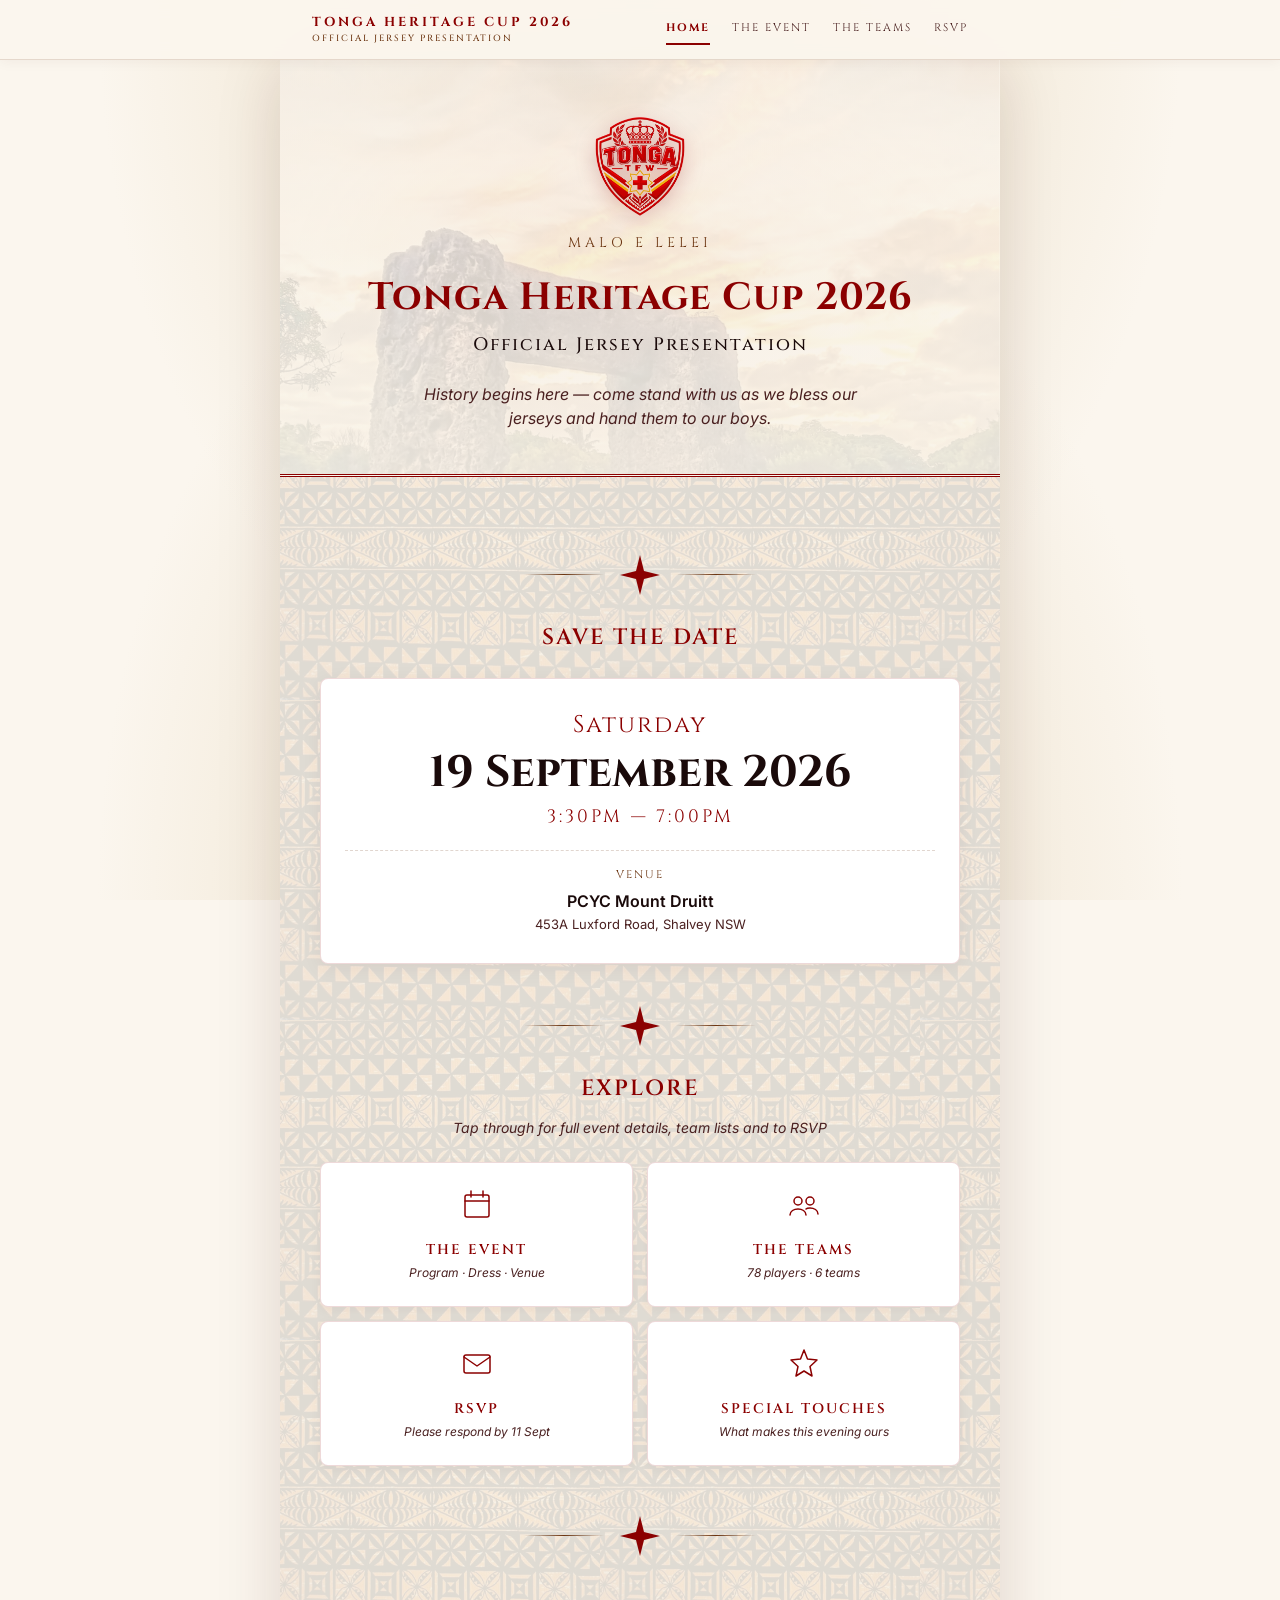
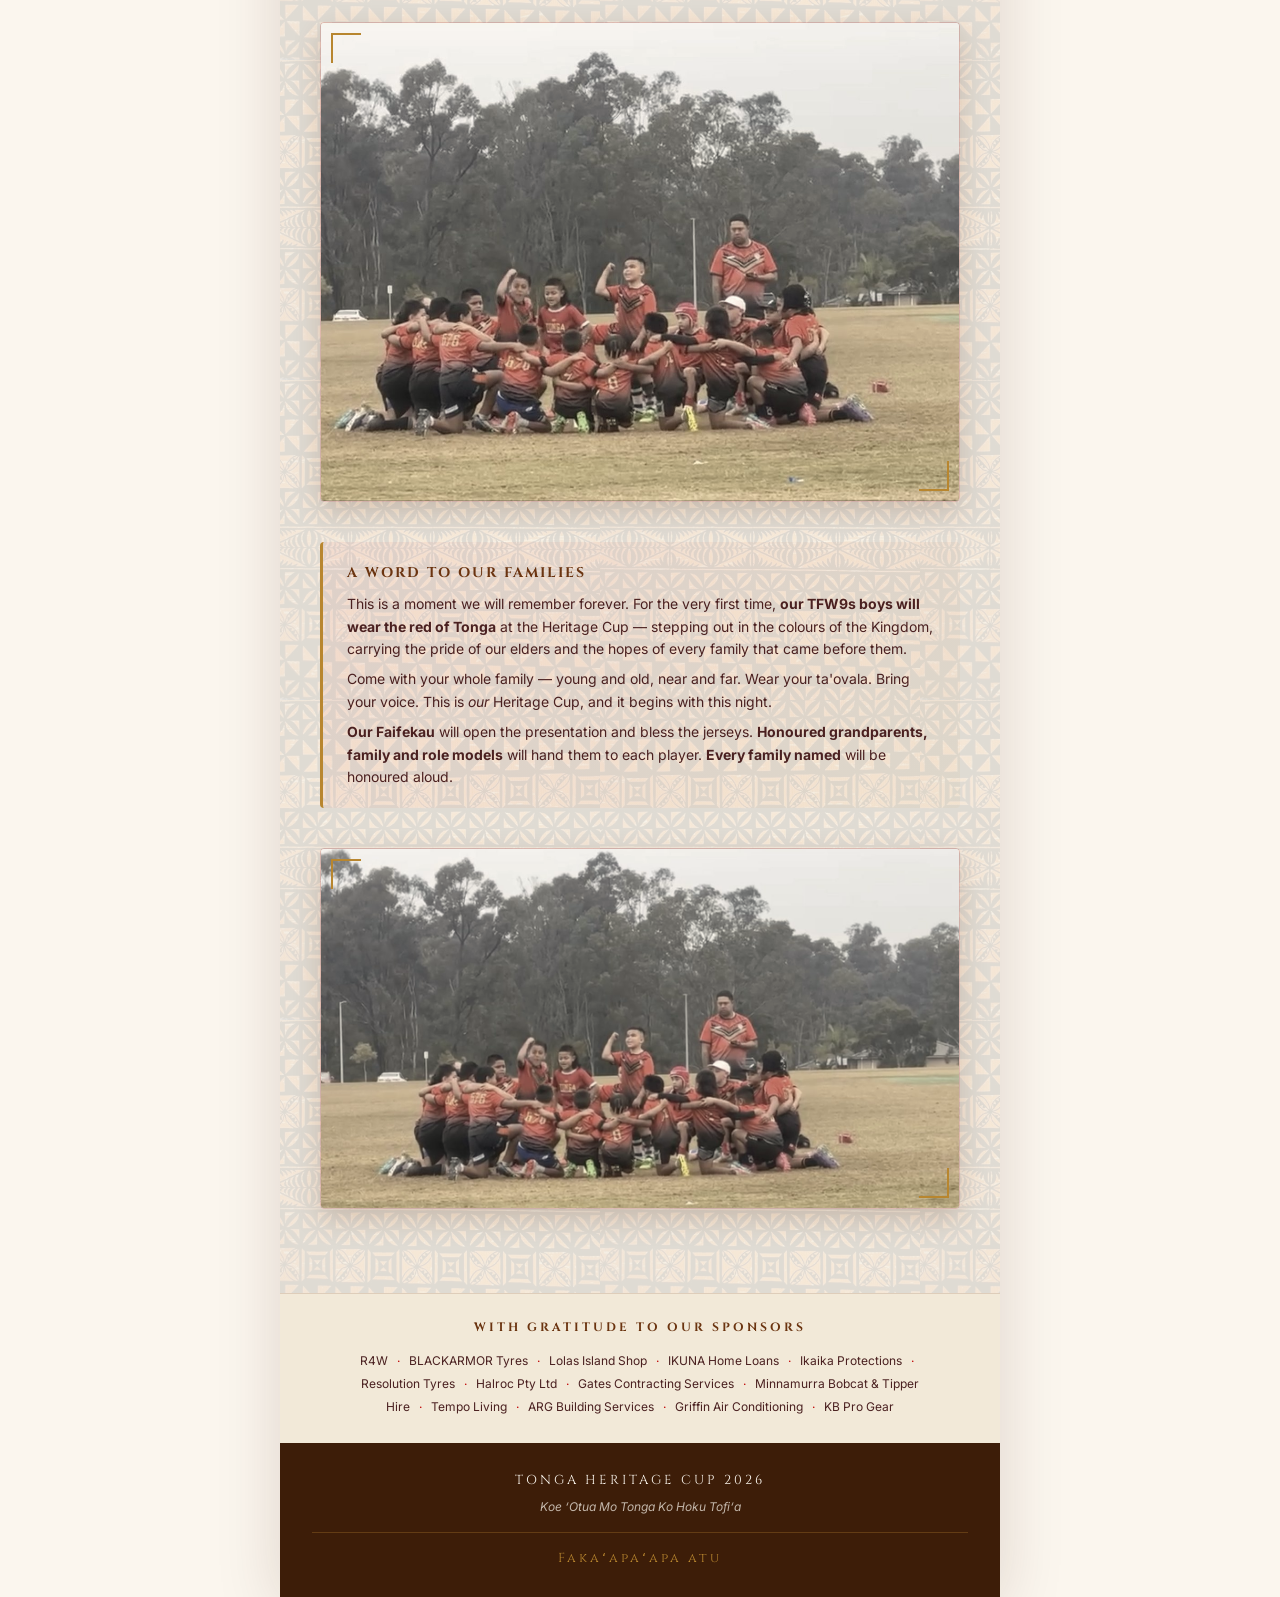
==== commit 3983e8bb: "Add files via upload" ====
--- a/index.html
+++ b/index.html
@@ -132,7 +132,7 @@
     </div>
 
     <figure class="heritage-photo photo-celebration">
-      <img src="team-celebration.jpg" alt="Our boys celebrating together" />
+      <img src="team-field-huddle.jpg" alt="Our boys celebrating together" />
     </figure>
 
     <div class="callout">
@@ -156,7 +156,7 @@
     </div>
 
     <figure class="heritage-photo photo-676">
-      <img src="team-huddle-676.jpg" alt="Our 676 boys standing as one" />
+      <img src="team-field-huddle.jpg" alt="Our 676 boys standing as one" />
     </figure>
 
   </div>
--- a/shared.css
+++ b/shared.css
@@ -139,7 +139,7 @@
   content: "";
   position: absolute;
   inset: 0;
-  background-image: url('img/haamonga.jpg');
+  background-image: url('haamonga.jpg');
   background-size: cover;
   background-position: center 15%;
   opacity: 0.32;
@@ -159,7 +159,7 @@
   content: "";
   position: absolute;
   inset: 0;
-  background-image: url('img/ngatu-pattern.jpg');
+  background-image: url('ngatu-pattern.jpg');
   background-size: 320px auto;
   background-repeat: repeat;
   opacity: 0.08;
@@ -173,7 +173,7 @@
   min-height: 220px;
   margin: 40px -40px;
   padding: 60px 40px;
-  background-image: url('img/team-huddle.jpg');
+  background-image: url('team-field-huddle.jpg');
   background-size: cover;
   background-position: center 38%;
   color: var(--cream);
@@ -243,7 +243,7 @@
   text-transform: uppercase;
 }
 .symbol-card.symbol-haamonga {
-  background-image: url('img/haamonga.jpg');
+  background-image: url('haamonga.jpg');
   background-size: cover;
   background-position: center 42%;
 }
@@ -320,7 +320,7 @@
   content: "";
   position: absolute;
   inset: 0;
-  background-image: url('img/ngatu-pattern.jpg');
+  background-image: url('ngatu-pattern.jpg');
   background-size: 320px auto;
   background-repeat: repeat;
   opacity: 0.11;
@@ -1025,3 +1025,5 @@
   details.team-card { display: block; }
   details.team-card > * { display: block !important; }
 }
+
+.map-placeholder{min-height:150px;display:flex;align-items:center;justify-content:center;padding:24px;text-align:center;background:var(--cream-deep);color:var(--tapa-brown);font-family:'Cinzel',serif;font-size:13px;letter-spacing:1px;}
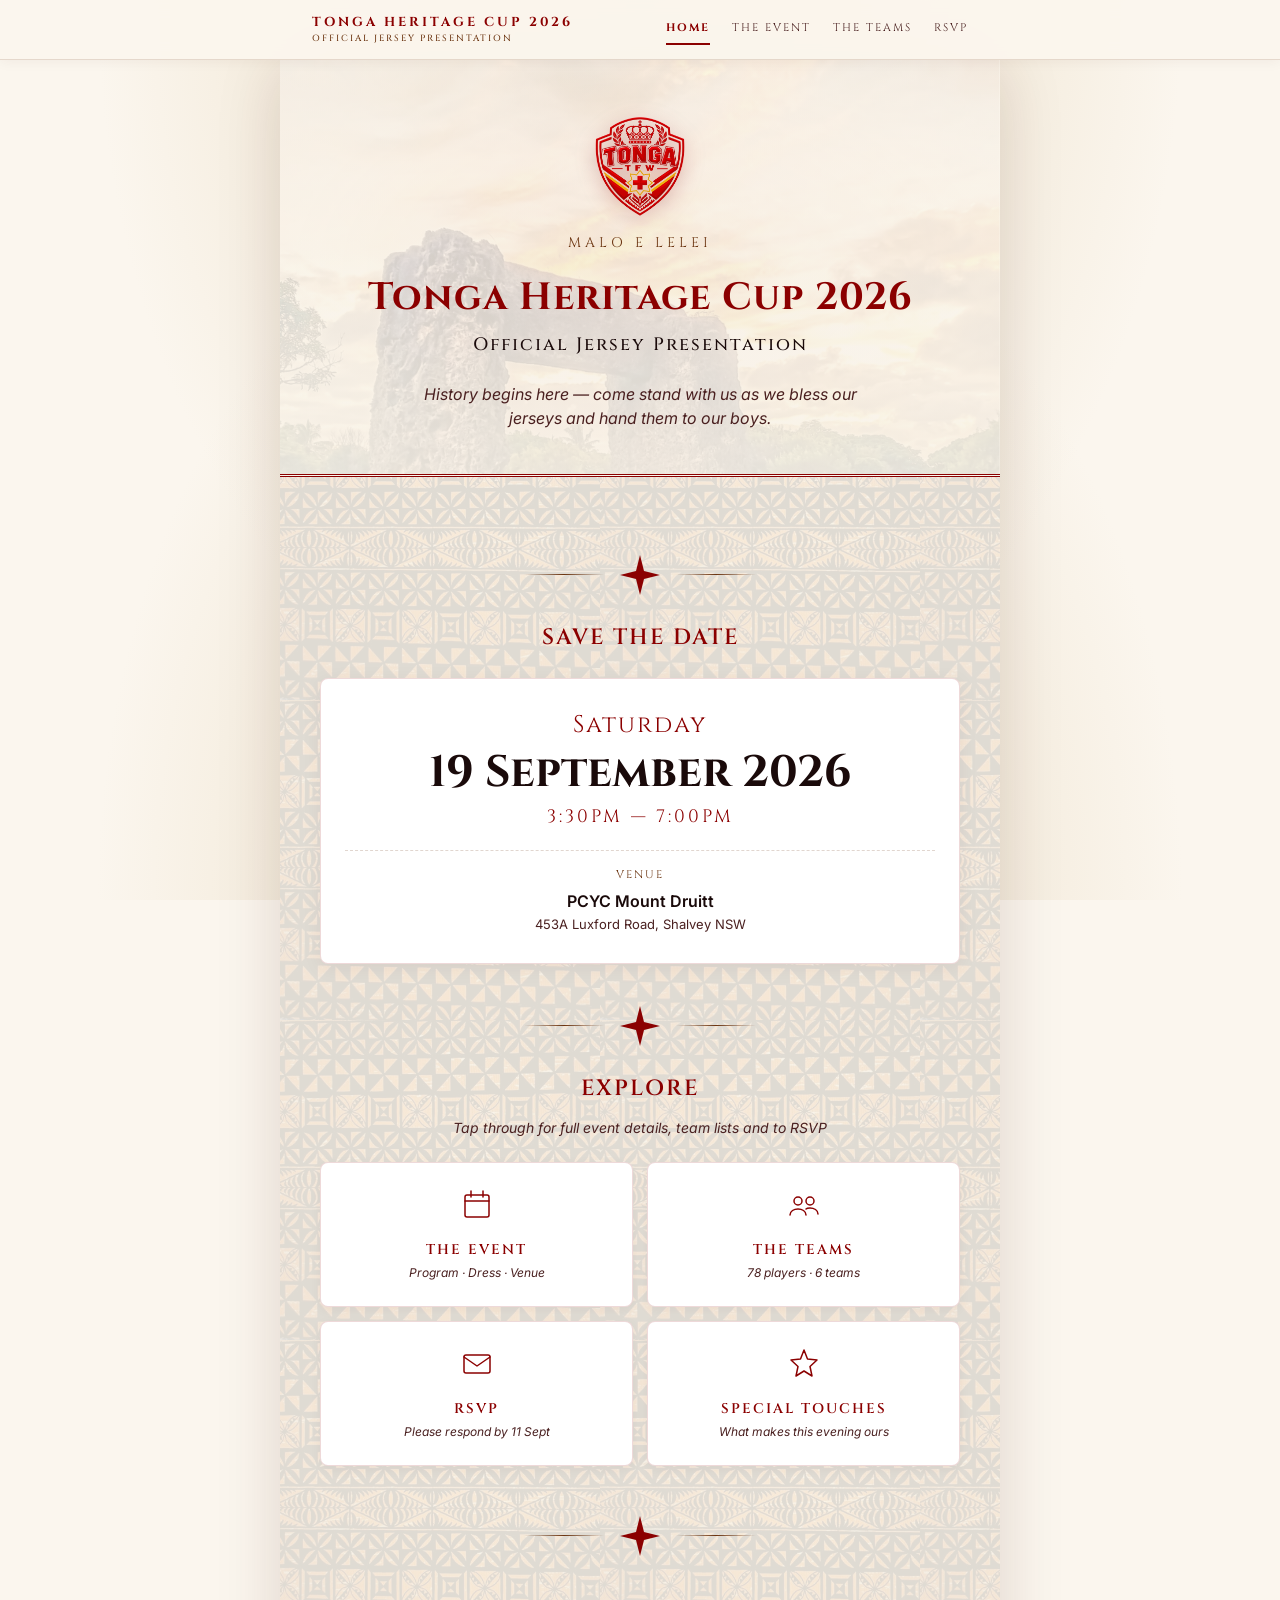
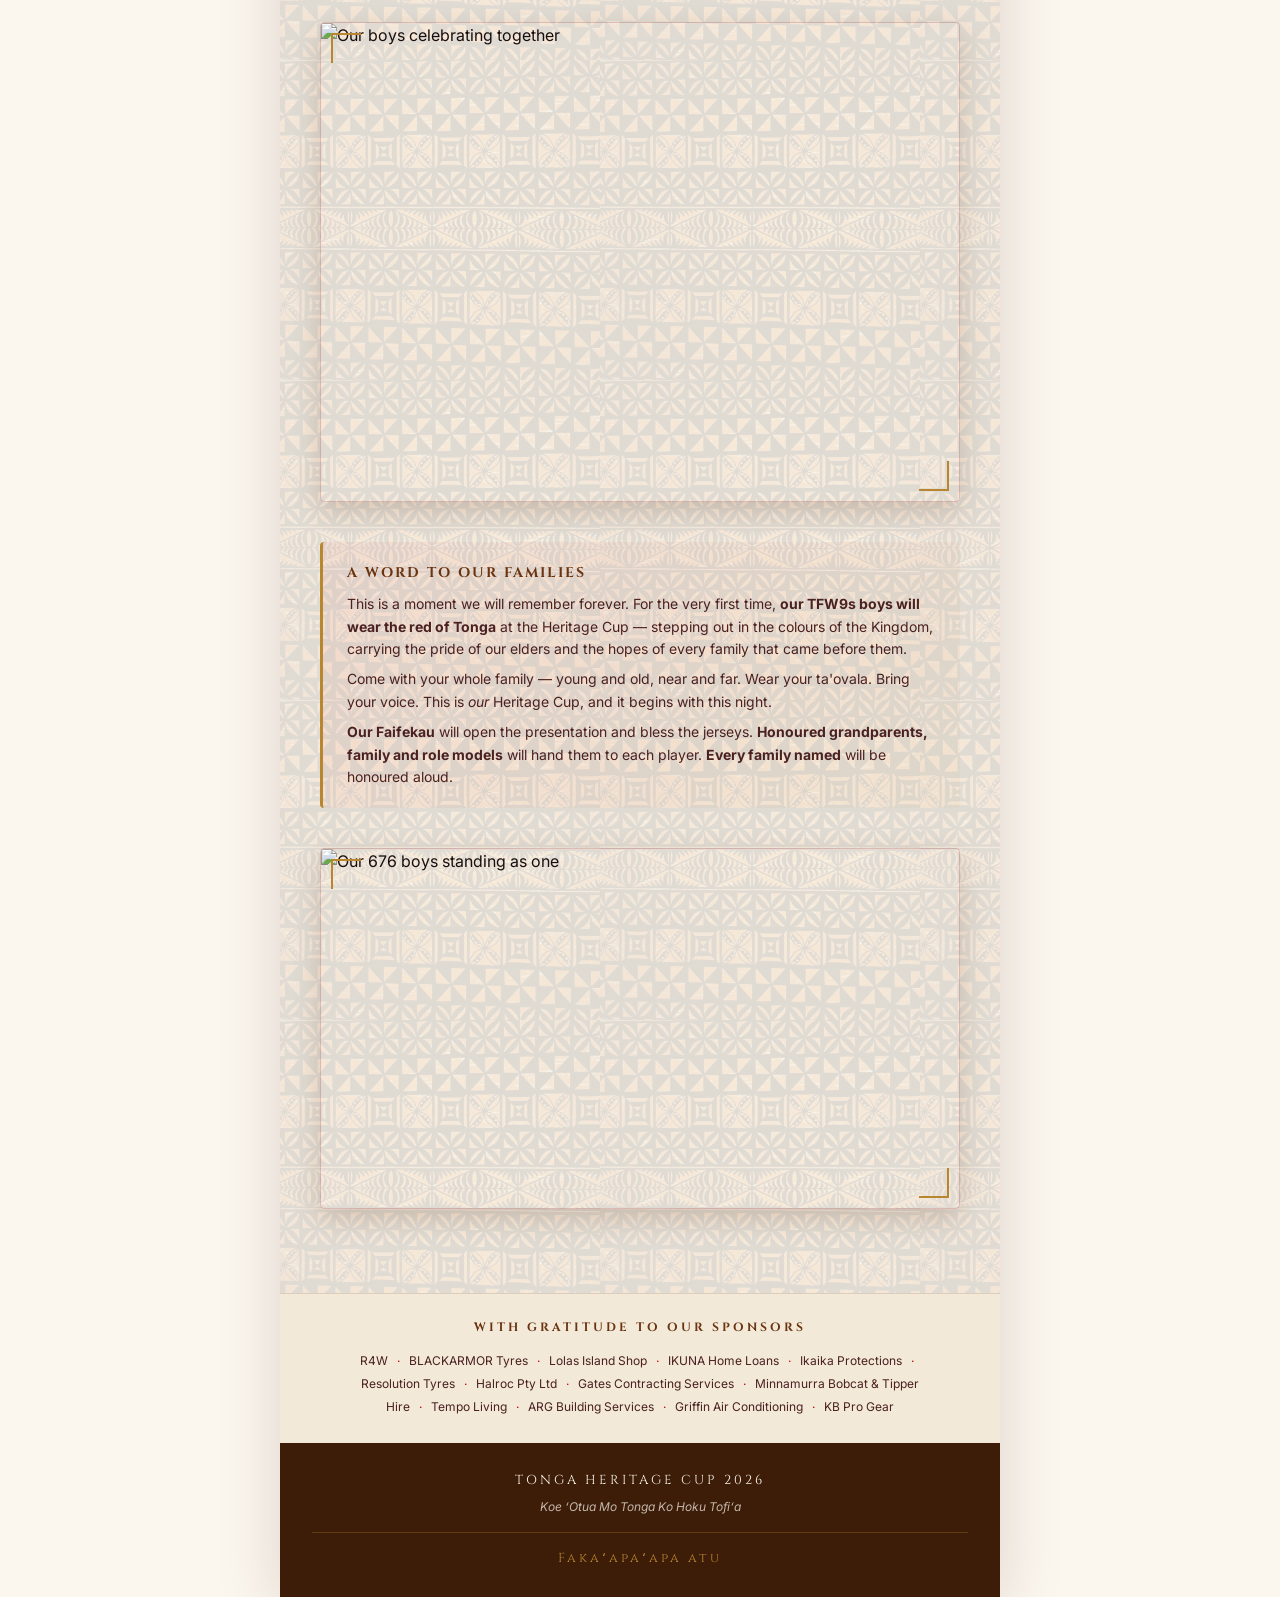
==== commit df923ddb: "Add files via upload" ====
--- a/index.html
+++ b/index.html
@@ -132,7 +132,7 @@
     </div>
 
     <figure class="heritage-photo photo-celebration">
-      <img src="team-field-huddle.jpg" alt="Our boys celebrating together" />
+      <img src="home-team-celebration.jpg" alt="Our boys celebrating together" />
     </figure>
 
     <div class="callout">
@@ -156,7 +156,7 @@
     </div>
 
     <figure class="heritage-photo photo-676">
-      <img src="team-field-huddle.jpg" alt="Our 676 boys standing as one" />
+      <img src="home-team-676.jpg" alt="Our 676 boys standing as one" />
     </figure>
 
   </div>
--- a/shared.css
+++ b/shared.css
@@ -173,7 +173,7 @@
   min-height: 220px;
   margin: 40px -40px;
   padding: 60px 40px;
-  background-image: url('team-field-huddle.jpg');
+  background-image: url('team-photo-band.jpg');
   background-size: cover;
   background-position: center 38%;
   color: var(--cream);
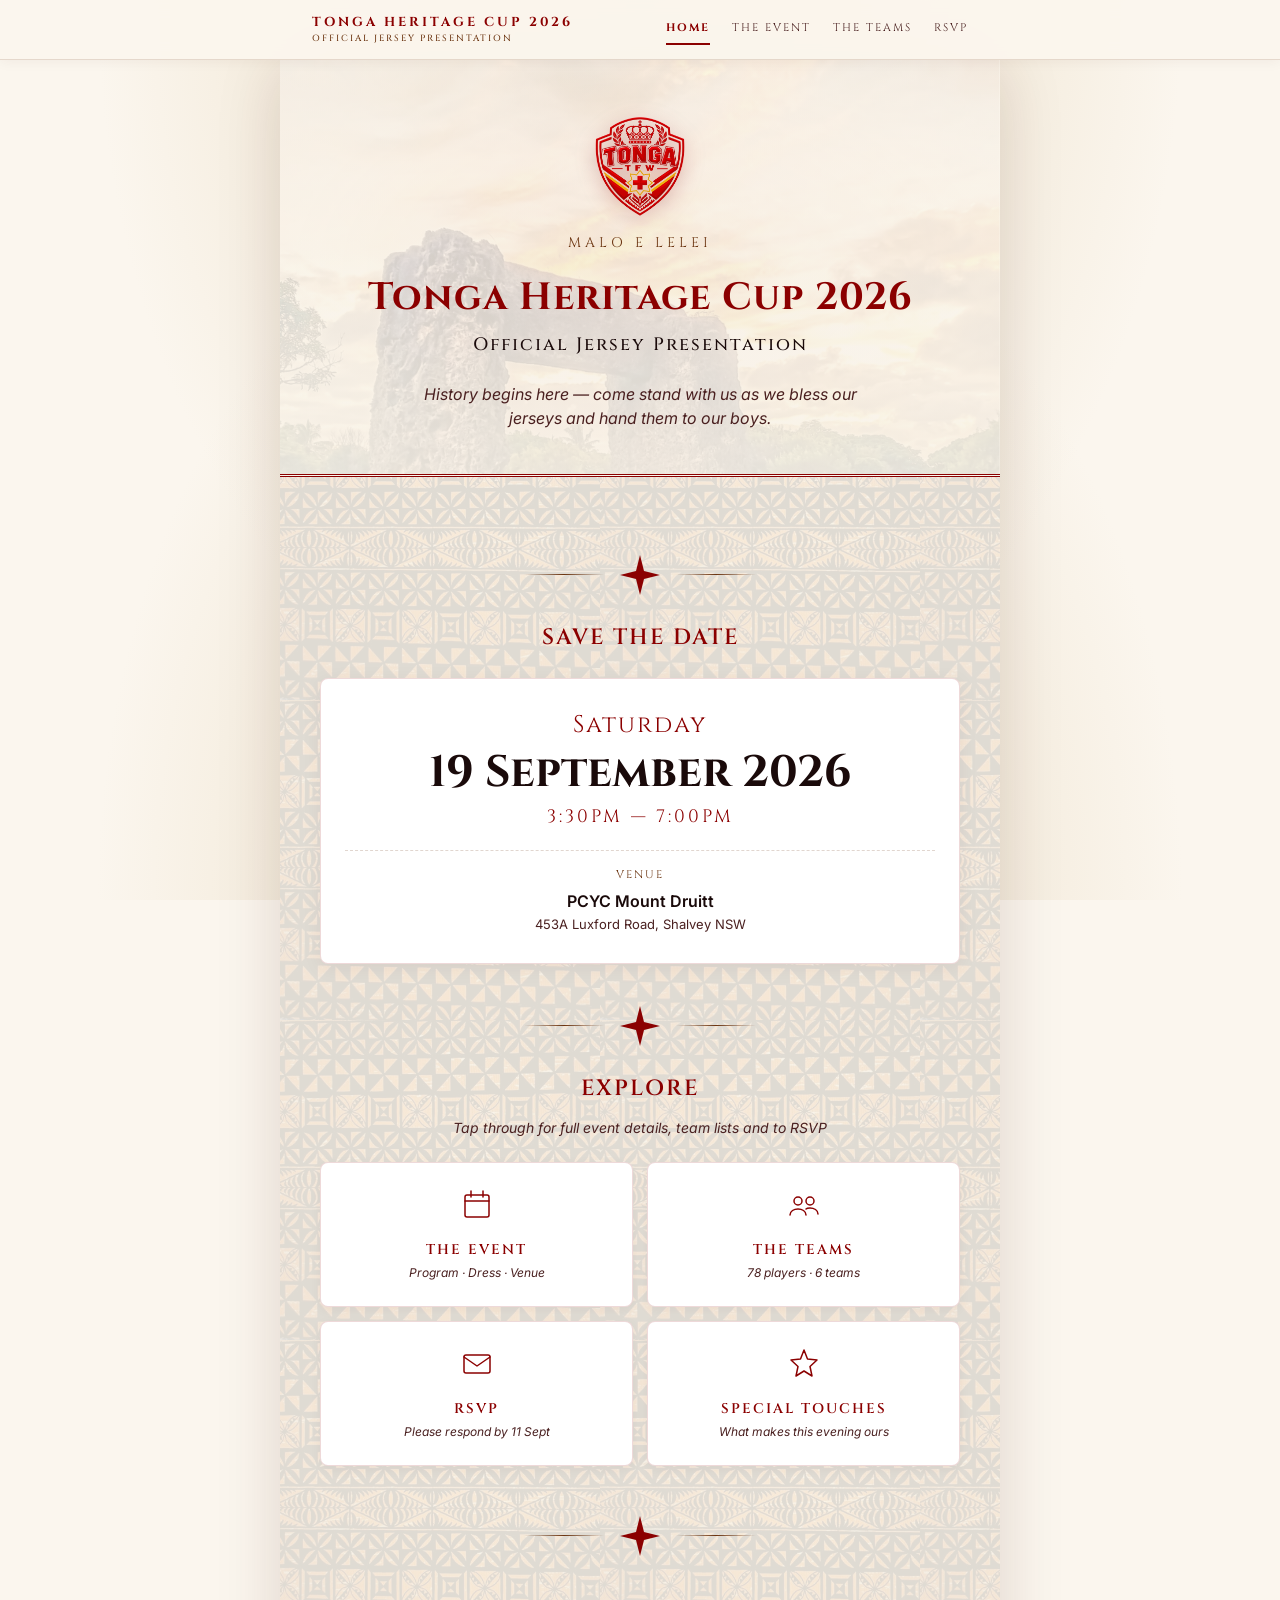
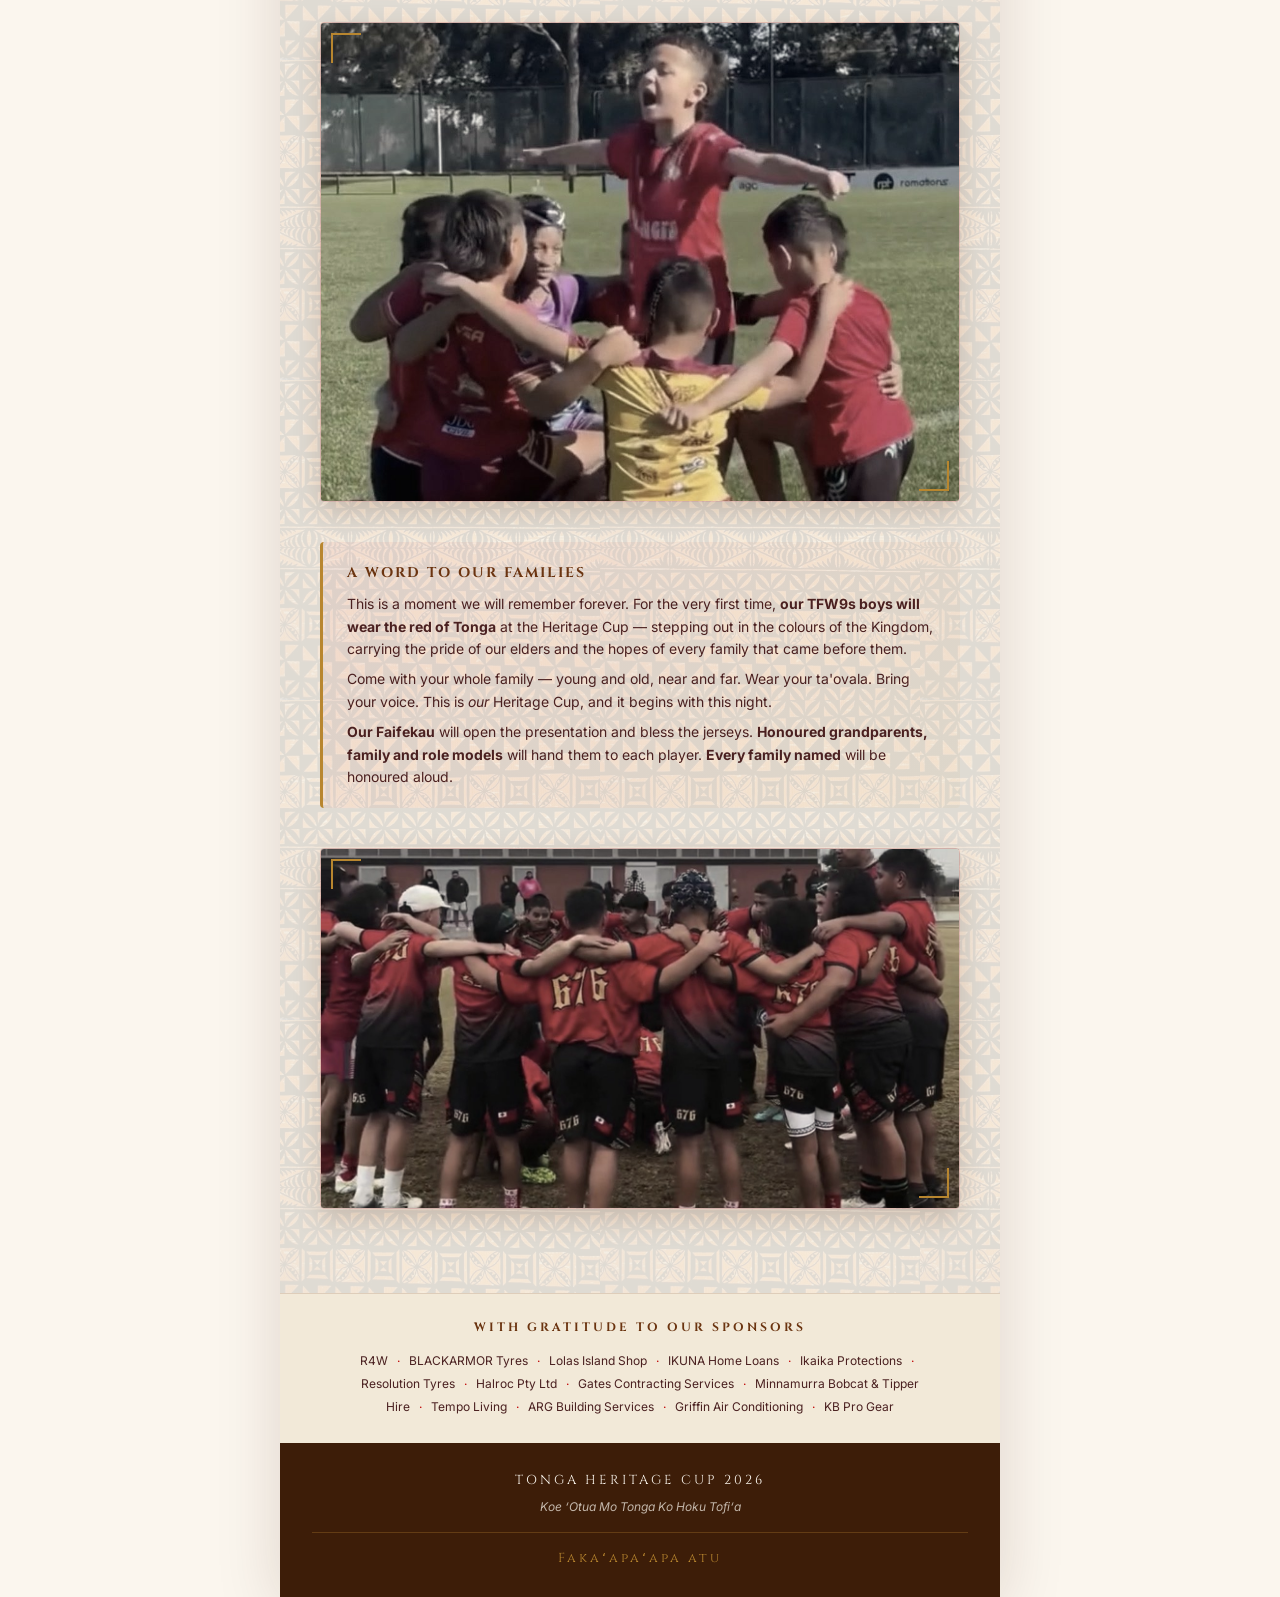
==== commit aec4cc7c: "Add files via upload" ====
--- a/index.html
+++ b/index.html
@@ -132,7 +132,7 @@
     </div>
 
     <figure class="heritage-photo photo-celebration">
-      <img src="home-team-celebration.jpg" alt="Our boys celebrating together" />
+      <img src="team-celebration.jpg" alt="Our boys celebrating together" />
     </figure>
 
     <div class="callout">
@@ -156,7 +156,7 @@
     </div>
 
     <figure class="heritage-photo photo-676">
-      <img src="home-team-676.jpg" alt="Our 676 boys standing as one" />
+      <img src="team-huddle-676.jpg" alt="Our 676 boys standing as one" />
     </figure>
 
   </div>
--- a/shared.css
+++ b/shared.css
@@ -173,7 +173,7 @@
   min-height: 220px;
   margin: 40px -40px;
   padding: 60px 40px;
-  background-image: url('team-photo-band.jpg');
+  background-image: url('team-field-huddle.jpg');
   background-size: cover;
   background-position: center 38%;
   color: var(--cream);
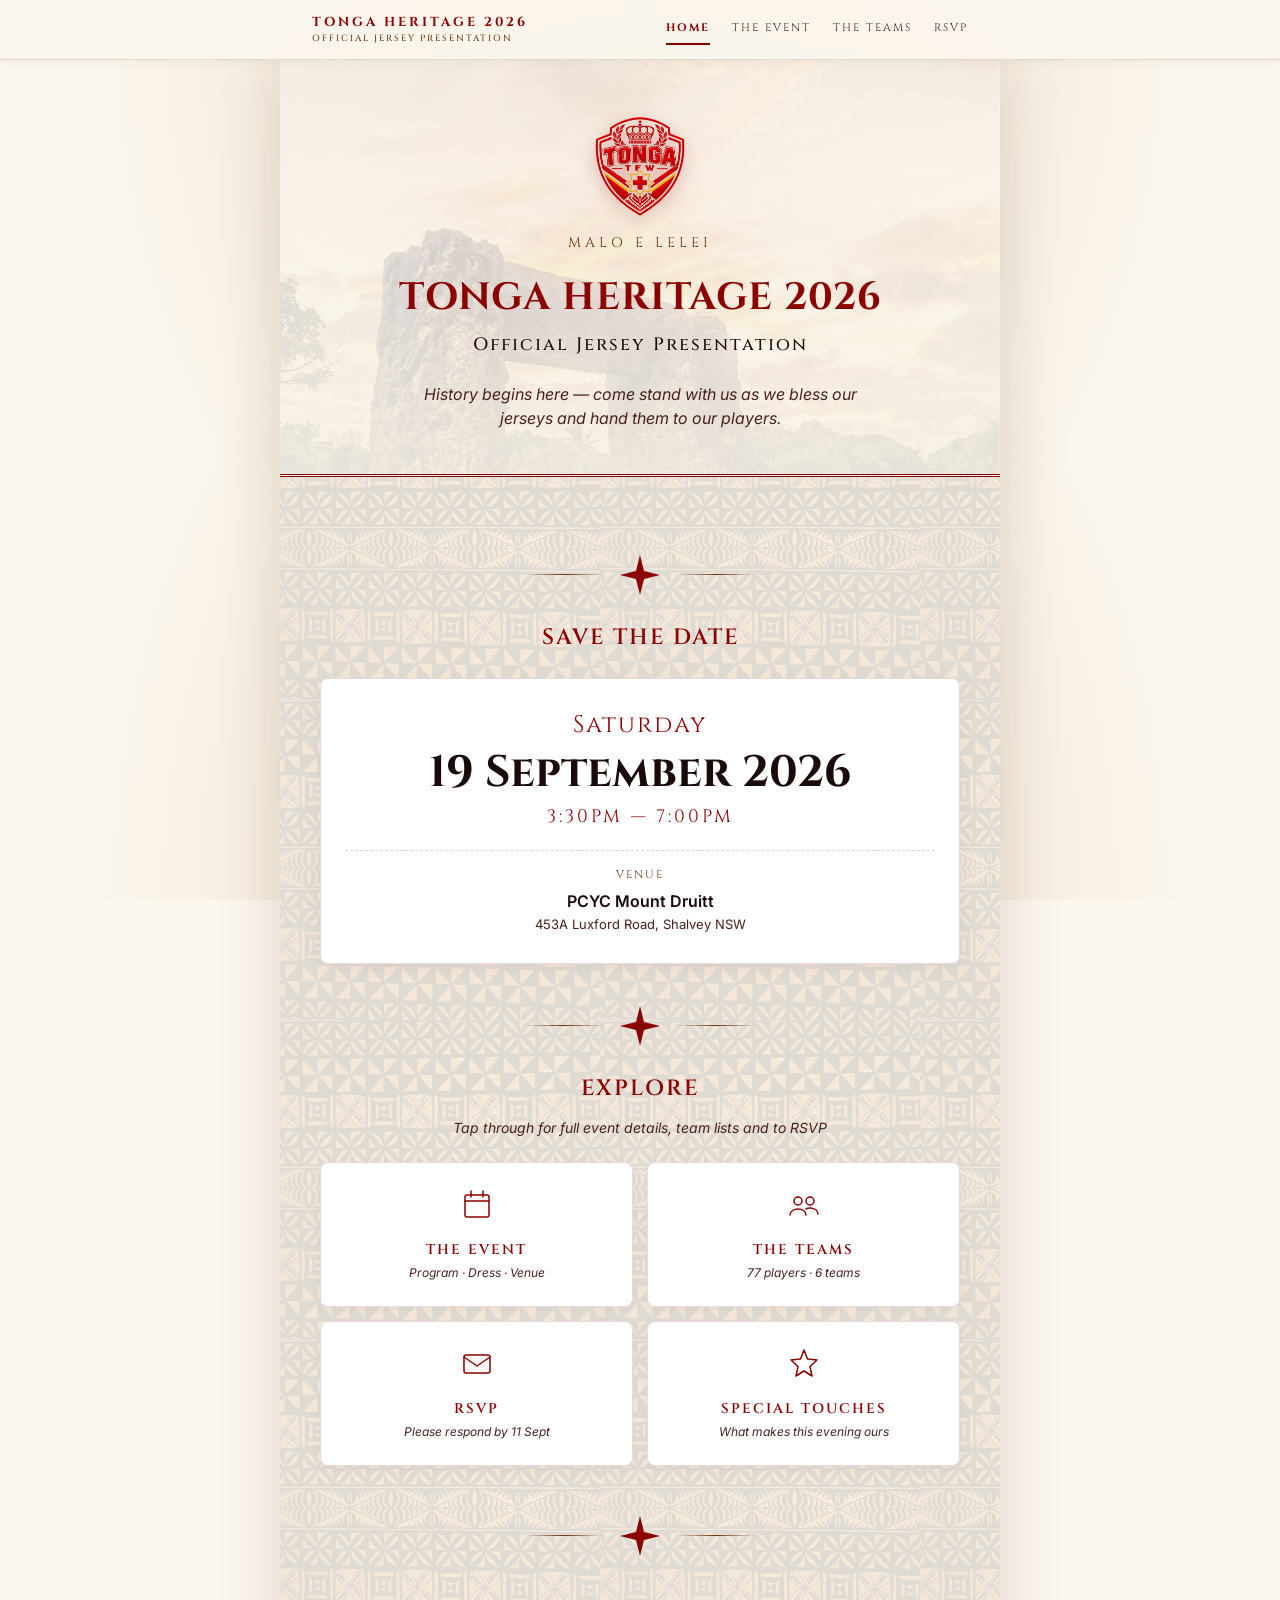
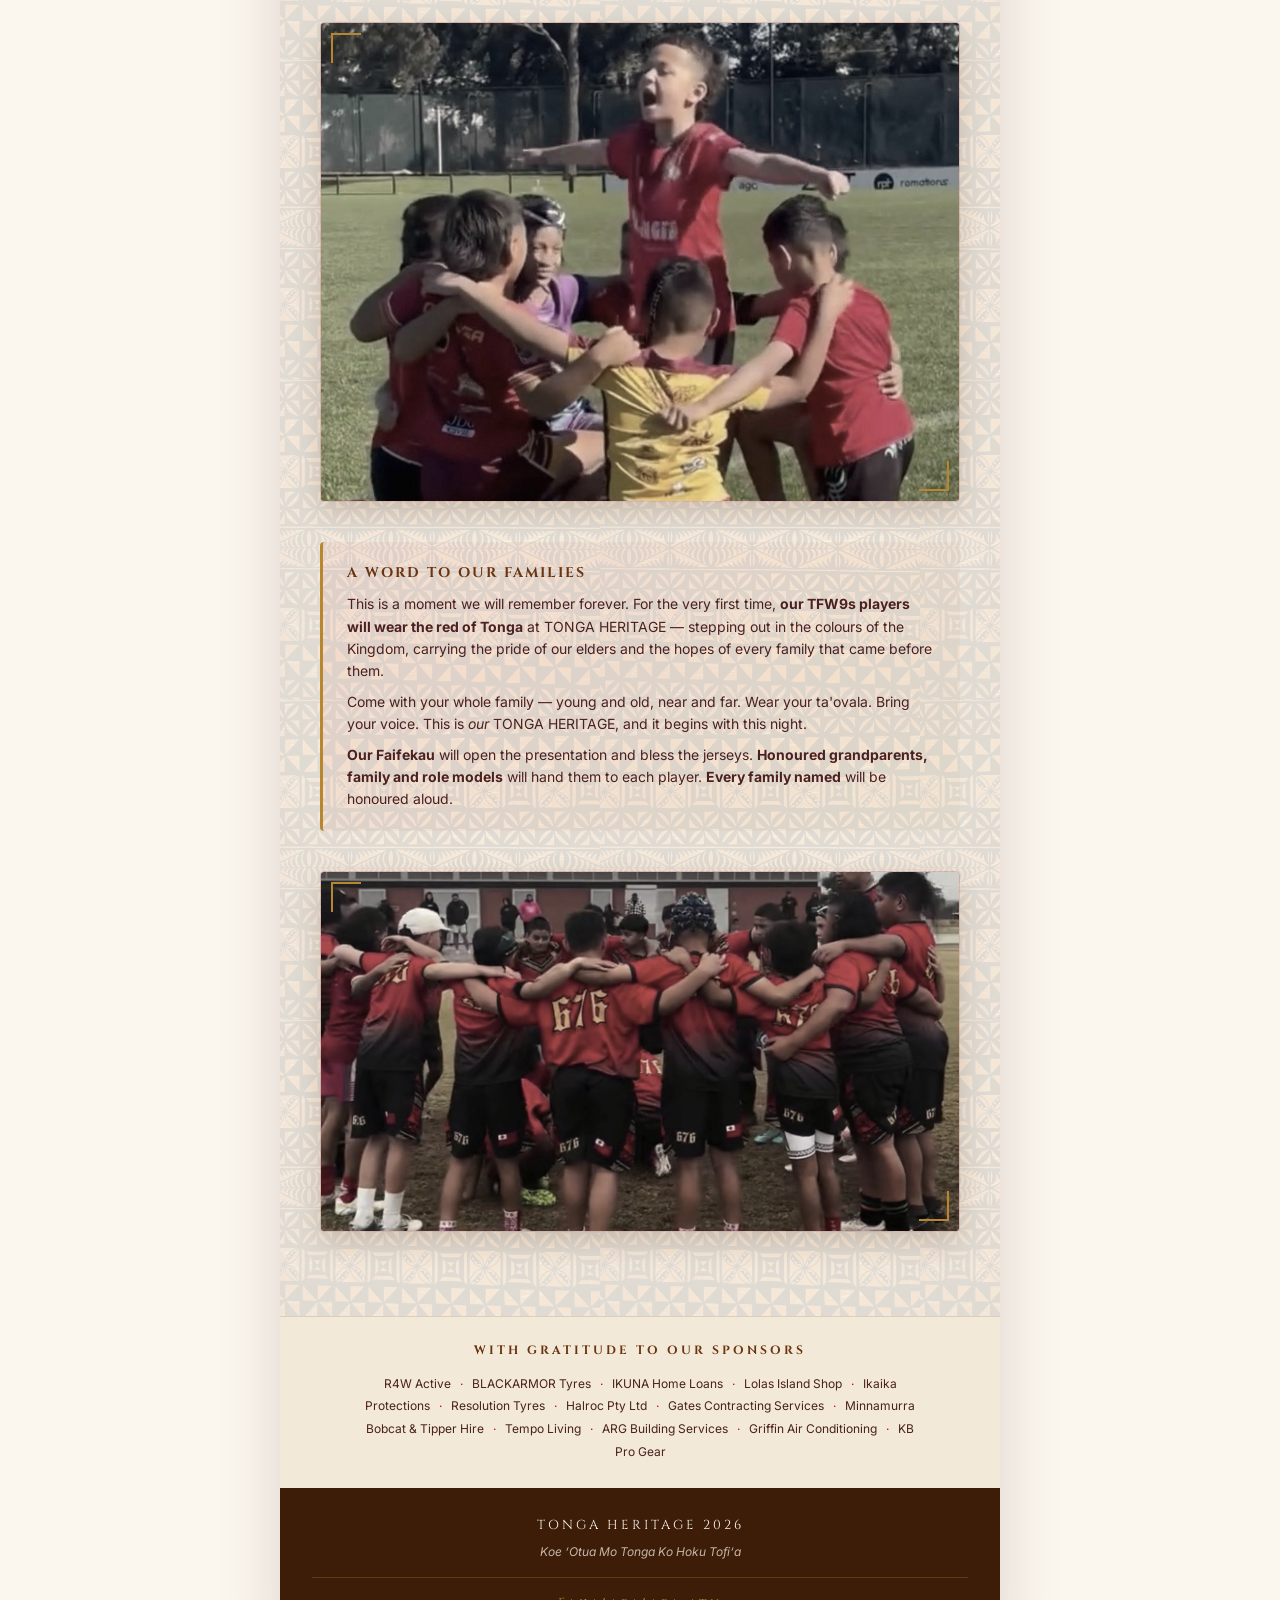
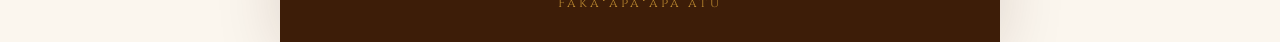
==== commit 23bade70: "Add files via upload" ====
--- a/index.html
+++ b/index.html
@@ -3,7 +3,7 @@
 <head>
 <meta charset="utf-8" />
 <meta name="viewport" content="width=device-width, initial-scale=1" />
-<title>Tonga Heritage Cup 2026 — Official Jersey Presentation</title>
+<title>TONGA HERITAGE 2026 — Official Jersey Presentation</title>
 <link rel="preconnect" href="https://fonts.googleapis.com">
 <link rel="preconnect" href="https://fonts.gstatic.com" crossorigin>
 <link href="https://fonts.googleapis.com/css2?family=Cinzel:wght@500;600;700&family=Inter:wght@300;400;500;600;700&display=swap" rel="stylesheet">
@@ -14,7 +14,7 @@
 <header class="site-header">
   <div class="site-header-inner">
     <a href="index.html" class="brand">
-      Tonga Heritage Cup 2026
+      TONGA HERITAGE 2026
       <small>Official Jersey Presentation</small>
     </a>
     <button class="nav-toggle" aria-label="Open menu" aria-expanded="false">
@@ -40,11 +40,11 @@
   <div class="hero hero-haamonga">
     <img src="tonga-tfw-emblem.png" alt="Tonga TFW emblem" class="hero-stamp" />
     <div class="malo">Malo e lelei</div>
-    <h1>Tonga Heritage Cup 2026</h1>
+    <h1>TONGA HERITAGE 2026</h1>
     <div class="subtitle">Official Jersey Presentation</div>
     <p class="invite-line">
       History begins here — come stand with us as we bless our jerseys
-      and hand them to our boys.
+      and hand them to our players.
     </p>
   </div>
 
@@ -103,7 +103,7 @@
           <path d="M20 22c1-1 2-1 4-1 4 0 8 2 8 6"/>
         </svg>
         <div class="tile-title">The Teams</div>
-        <div class="tile-sub">78 players · 6 teams</div>
+        <div class="tile-sub">77 players · 6 teams</div>
       </a>
       <a href="rsvp.html" class="nav-tile">
         <svg viewBox="0 0 36 36" fill="none" stroke="currentColor" stroke-width="1.5" stroke-linecap="round" stroke-linejoin="round">
@@ -132,20 +132,20 @@
     </div>
 
     <figure class="heritage-photo photo-celebration">
-      <img src="team-celebration.jpg" alt="Our boys celebrating together" />
+      <img src="team-celebration.jpg" alt="Our players celebrating together" />
     </figure>
 
     <div class="callout">
       <h3>A Word to Our Families</h3>
       <p>
         This is a moment we will remember forever. For the very first time,
-        <strong>our TFW9s boys will wear the red of Tonga</strong> at the Heritage Cup —
+        <strong>our TFW9s players will wear the red of Tonga</strong> at TONGA HERITAGE —
         stepping out in the colours of the Kingdom, carrying the pride of our
         elders and the hopes of every family that came before them.
       </p>
       <p>
         Come with your whole family — young and old, near and far. Wear
-        your ta'ovala. Bring your voice. This is <em>our</em> Heritage Cup,
+        your ta'ovala. Bring your voice. This is <em>our</em> TONGA HERITAGE,
         and it begins with this night.
       </p>
       <p>
@@ -156,7 +156,7 @@
     </div>
 
     <figure class="heritage-photo photo-676">
-      <img src="team-huddle-676.jpg" alt="Our 676 boys standing as one" />
+      <img src="team-huddle-676.jpg" alt="Our 676 players standing as one" />
     </figure>
 
   </div>
@@ -164,12 +164,12 @@
   <div class="sponsors">
     <h3>With gratitude to our sponsors</h3>
     <div class="sponsor-list">
-      R4W <span class="sep">·</span> BLACKARMOR Tyres <span class="sep">·</span> Lolas Island Shop <span class="sep">·</span> IKUNA Home Loans <span class="sep">·</span> Ikaika Protections <span class="sep">·</span> Resolution Tyres <span class="sep">·</span> Halroc Pty Ltd <span class="sep">·</span> Gates Contracting Services <span class="sep">·</span> Minnamurra Bobcat &amp; Tipper Hire <span class="sep">·</span> Tempo Living <span class="sep">·</span> ARG Building Services <span class="sep">·</span> Griffin Air Conditioning <span class="sep">·</span> KB Pro Gear
+      R4W Active <span class="sep">·</span> BLACKARMOR Tyres <span class="sep">·</span> IKUNA Home Loans <span class="sep">·</span> Lolas Island Shop <span class="sep">·</span> Ikaika Protections <span class="sep">·</span> Resolution Tyres <span class="sep">·</span> Halroc Pty Ltd <span class="sep">·</span> Gates Contracting Services <span class="sep">·</span> Minnamurra Bobcat &amp; Tipper Hire <span class="sep">·</span> Tempo Living <span class="sep">·</span> ARG Building Services <span class="sep">·</span> Griffin Air Conditioning <span class="sep">·</span> KB Pro Gear
     </div>
   </div>
 
   <div class="footer">
-    <div class="kcpd">Tonga Heritage Cup 2026</div>
+    <div class="kcpd">TONGA HERITAGE 2026</div>
     <div class="tagline">Koe ‘Otua Mo Tonga Ko Hoku Tofi‘a</div>
     <div class="signoff">Fakaʻapaʻapa atu</div>
   </div>
@@ -179,333 +179,5 @@
 </div>
 
 <script src="nav.js"></script>
-<script data-pplx-inline-edit>
-(function () {
-  if (window === window.top) return;
-
-  const allowedParentOrigins = ["https://www.perplexity.ai","https://perplexity.ai","https://testing.perplexity.ai","https://staging.perplexity.ai","https://*.preview.i.perplexity.ai","http://perplexity.localhost","http://localhost:1420","http://127.0.0.1:1420","http://localhost:3000","http://127.0.0.1:3000","http://localhost:5173","http://127.0.0.1:5173"];
-  const MAX_FONT_BYTES = 500 * 1024;
-  const MAX_TOTAL_FONT_BYTES = 2 * 1024 * 1024;
-  let scrollForwarding = false;
-  let scrollRaf = 0;
-  let trustedTopOrigin = null;
-
-  // Allow entries like "https://*.preview.i.perplexity.ai" — the wildcard
-  // matches a single DNS label (no dots), so "https://*.foo" cannot stretch
-  // across multiple labels.
-  function matchesAllowedOrigin(origin) {
-    if (!origin) return false;
-    for (const entry of allowedParentOrigins) {
-      if (!entry.includes("*")) {
-        if (entry === origin) return true;
-        continue;
-      }
-      const pattern = new RegExp(
-        "^" +
-          entry.replace(/[.+?^${}()|[\]\\]/g, "\\$&").replace(/\*/g, "[^.]+") +
-          "$",
-      );
-      if (pattern.test(origin)) return true;
-    }
-    return false;
-  }
-
-  // Trust decision: when the sender is same-origin-visible (event.origin is a
-  // real origin like https://www.perplexity.ai) we trust event.origin directly.
-  // When event.origin is "null" (opaque broker srcdoc), we fall back to the
-  // broker's stamped `parentOrigin` to identify the top window. The fallback
-  // is claim-only — we rely on the browser's native `targetOrigin` enforcement
-  // on the response path (see postToTrustedTop) to ensure replies can't be
-  // delivered to anyone but the actual top window of that claimed origin.
-  function getTrustedParentOrigin(event) {
-    const forwardedParentOrigin =
-      typeof event.data.parentOrigin === "string" ? event.data.parentOrigin : null;
-    const parentOrigin = event.origin === "null" ? forwardedParentOrigin : event.origin;
-    return matchesAllowedOrigin(parentOrigin) ? parentOrigin : null;
-  }
-
-  // All responses go to window.top with targetOrigin = the allowlisted origin.
-  // An attacker that iframes us inside their own null-origin broker can claim
-  // any parentOrigin they like, but the browser will drop the reply whenever
-  // the real top's origin doesn't match — so the screenshot never leaves.
-  function postToTrustedTop(message) {
-    if (!trustedTopOrigin) return;
-    try {
-      window.top.postMessage(message, trustedTopOrigin);
-    } catch (_error) {}
-  }
-
-  function inlineAll(original, clone) {
-    if (original.nodeType !== 1 || clone.nodeType !== 1) return;
-
-    try {
-      const computedStyle = getComputedStyle(original);
-      // cssText on a computed style is the serialized declaration in modern
-      // Chromium/Safari — a single read beats enumerating ~400 longhand
-      // properties. Firefox returns "" here, so we fall back on empty.
-      const serialized = computedStyle.cssText;
-      if (serialized) {
-        clone.style.cssText = serialized;
-      } else {
-        const parts = new Array(computedStyle.length);
-        for (let index = 0; index < computedStyle.length; index += 1) {
-          const property = computedStyle[index];
-          parts[index] = `${property}:${computedStyle.getPropertyValue(property)};`;
-        }
-        clone.style.cssText = parts.join("");
-      }
-    } catch (_error) {}
-
-    const originalChildren = original.children;
-    const clonedChildren = clone.children;
-    for (
-      let index = 0;
-      index < originalChildren.length && index < clonedChildren.length;
-      index += 1
-    ) {
-      inlineAll(originalChildren[index], clonedChildren[index]);
-    }
-  }
-
-  function extractFontUrl(srcValue) {
-    const matches = [
-      ...srcValue.matchAll(
-        /url\(["']?([^"')]+)["']?\)(?:\s*format\(["']?([^"')]+)["']?\))?/gi,
-      ),
-    ];
-    if (matches.length === 0) return null;
-    const woff2 = matches.find((m) => m[2] && m[2].toLowerCase().includes("woff2"));
-    if (woff2) return woff2[1];
-    const woff = matches.find((m) => m[2] && m[2].toLowerCase().includes("woff"));
-    if (woff) return woff[1];
-    return matches[0][1];
-  }
-
-  // Cache resolved font URL -> data URI across captures. Fonts on a page
-  // essentially never change, and a batch run emits multiple captures back to
-  // back — without this we'd refetch + re-base64 every time.
-  const fontDataUriCache = new Map();
-  const SRC_DECLARATION_RE = /src\s*:\s*[^;}]+/i;
-
-  async function fetchAsDataUri(url) {
-    if (fontDataUriCache.has(url)) return fontDataUriCache.get(url);
-    let dataUri = null;
-    try {
-      const response = await fetch(url, { mode: "cors", credentials: "omit" });
-      if (response.ok) {
-        const blob = await response.blob();
-        if (blob.size <= MAX_FONT_BYTES) {
-          dataUri = await new Promise((resolve) => {
-            const reader = new FileReader();
-            reader.onloadend = () =>
-              resolve(typeof reader.result === "string" ? reader.result : null);
-            reader.onerror = () => resolve(null);
-            reader.readAsDataURL(blob);
-          });
-        }
-      }
-    } catch (_error) {
-      dataUri = null;
-    }
-    fontDataUriCache.set(url, dataUri);
-    return dataUri;
-  }
-
-  function collectFontFaceRuleTexts() {
-    const rules = [];
-    for (const sheet of document.styleSheets) {
-      let cssRules;
-      try {
-        cssRules = sheet.cssRules;
-      } catch (_error) {
-        continue;
-      }
-      if (!cssRules) continue;
-      for (const rule of cssRules) {
-        const cssText = rule.cssText || "";
-        if (cssText.startsWith("@font-face")) rules.push(cssText);
-      }
-    }
-    return rules;
-  }
-
-  async function buildInlinedFontCss() {
-    const ruleTexts = collectFontFaceRuleTexts();
-    if (ruleTexts.length === 0) return null;
-
-    const resolved = ruleTexts.map((cssText) => {
-      if (!SRC_DECLARATION_RE.test(cssText)) return null;
-      const srcMatch = cssText.match(/src\s*:\s*([^;}]+)[;}]/i);
-      if (!srcMatch) return null;
-      const url = extractFontUrl(srcMatch[1]);
-      if (!url) return null;
-      try {
-        return { cssText, url: new URL(url, document.baseURI).href };
-      } catch (_error) {
-        return null;
-      }
-    });
-
-    const dataUris = await Promise.all(
-      resolved.map((entry) => (entry ? fetchAsDataUri(entry.url) : Promise.resolve(null))),
-    );
-
-    const inlined = [];
-    let totalBytes = 0;
-    for (let index = 0; index < resolved.length; index += 1) {
-      const entry = resolved[index];
-      const dataUri = dataUris[index];
-      if (!entry || !dataUri) continue;
-      const approxBytes = dataUri.length * 0.75;
-      if (totalBytes + approxBytes > MAX_TOTAL_FONT_BYTES) break;
-      totalBytes += approxBytes;
-      inlined.push(entry.cssText.replace(SRC_DECLARATION_RE, `src: url("${dataUri}")`));
-    }
-    return inlined.length > 0 ? inlined.join("\n") : null;
-  }
-
-  function stripExternal(clone) {
-    const images = clone.querySelectorAll("img");
-    for (let index = 0; index < images.length; index += 1) {
-      const src = images[index].getAttribute("src");
-      if (src && !src.startsWith("data:")) images[index].removeAttribute("src");
-    }
-
-    const elements = clone.querySelectorAll("*");
-    for (let index = 0; index < elements.length; index += 1) {
-      const style = elements[index].style.cssText;
-      if (style && style.includes("url(")) {
-        elements[index].style.cssText = style.replace(
-          /url\(["']?(?!data:)[^)"']*["']?\)/gi,
-          "none",
-        );
-      }
-    }
-  }
-
-  function emitScroll() {
-    scrollRaf = 0;
-    if (!scrollForwarding) return;
-    postToTrustedTop({
-      type: "INLINE_EDIT_SCROLL",
-      scrollX: window.scrollX,
-      scrollY: window.scrollY,
-    });
-  }
-
-  window.addEventListener(
-    "scroll",
-    function () {
-      if (!scrollForwarding || scrollRaf) return;
-      scrollRaf = requestAnimationFrame(emitScroll);
-    },
-    { passive: true, capture: true },
-  );
-
-  async function handleCaptureRequest(event) {
-    const requestId = event.data.requestId;
-    const scrollX = window.scrollX;
-    const scrollY = window.scrollY;
-    const width = window.innerWidth;
-    const height = window.innerHeight;
-
-    function postResult(dataUrl) {
-      postToTrustedTop({
-        type: "INLINE_EDIT_SCREENSHOT_RESULT",
-        requestId,
-        dataUrl,
-        scrollX,
-        scrollY,
-      });
-    }
-
-    try {
-      // Wait for any pending web fonts to resolve so both inline metrics and
-      // the @font-face inlining below see the same loaded faces.
-      if (document.fonts && document.fonts.ready) {
-        try {
-          await document.fonts.ready;
-        } catch (_error) {}
-      }
-
-      const clone = document.documentElement.cloneNode(true);
-      inlineAll(document.documentElement, clone);
-
-      const removedNodes = clone.querySelectorAll("script,link[rel=\"stylesheet\"],style");
-      for (let index = 0; index < removedNodes.length; index += 1) {
-        removedNodes[index].remove();
-      }
-
-      stripExternal(clone);
-
-      // Re-embed web fonts as data-URI @font-face rules so the SVG rasterizer
-      // can resolve them — external font URLs aren't fetched during
-      // foreignObject rendering, which would otherwise force a fallback face
-      // and change text metrics.
-      const inlinedFontCss = await buildInlinedFontCss();
-      if (inlinedFontCss) {
-        const styleEl = document.createElement("style");
-        styleEl.textContent = inlinedFontCss;
-        const head = clone.querySelector("head");
-        if (head) head.appendChild(styleEl);
-        else clone.insertBefore(styleEl, clone.firstChild);
-      }
-
-      const html = new XMLSerializer().serializeToString(clone);
-      const svg =
-        `<svg xmlns="http://www.w3.org/2000/svg" width="${width}" height="${height}">` +
-        '<foreignObject width="100%" height="100%">' +
-        `<div xmlns="http://www.w3.org/1999/xhtml" style="width:${width}px;height:${height}px;overflow:hidden">` +
-        `<div style="position:relative;left:-${scrollX}px;top:-${scrollY}px">` +
-        html +
-        "</div></div></foreignObject></svg>";
-      const svgUrl = `data:image/svg+xml;charset=utf-8,${encodeURIComponent(svg)}`;
-      const image = new Image();
-      image.onload = function () {
-        const canvas = document.createElement("canvas");
-        canvas.width = width;
-        canvas.height = height;
-        canvas.getContext("2d").drawImage(image, 0, 0);
-        postResult(canvas.toDataURL("image/png"));
-      };
-      image.onerror = function () {
-        postResult(null);
-      };
-      image.src = svgUrl;
-    } catch (_error) {
-      postResult(null);
-    }
-  }
-
-  window.addEventListener("message", function (event) {
-    if (!event.data) return;
-    // Only accept messages from the direct parent frame. Blocks sibling /
-    // unrelated-window postMessage senders that could otherwise reach us.
-    if (event.source !== window.parent) return;
-
-    const trustedParentOrigin = getTrustedParentOrigin(event);
-    if (!trustedParentOrigin) return;
-    trustedTopOrigin = trustedParentOrigin;
-
-    if (event.data.type === "INLINE_EDIT_SCROLL_START") {
-      scrollForwarding = true;
-      emitScroll();
-      return;
-    }
-
-    if (event.data.type === "INLINE_EDIT_SCROLL_STOP") {
-      scrollForwarding = false;
-      if (scrollRaf) cancelAnimationFrame(scrollRaf);
-      scrollRaf = 0;
-      return;
-    }
-
-    if (event.data.type !== "INLINE_EDIT_CAPTURE_REQUEST") return;
-
-    handleCaptureRequest(event);
-  });
-})();
-
-
-</script></body>
+</body>
 </html>
--- a/shared.css
+++ b/shared.css
@@ -173,7 +173,7 @@
   min-height: 220px;
   margin: 40px -40px;
   padding: 60px 40px;
-  background-image: url('team-field-huddle.jpg');
+  background-image: url('team-huddle.jpg');
   background-size: cover;
   background-position: center 38%;
   color: var(--cream);
@@ -1025,5 +1025,3 @@
   details.team-card { display: block; }
   details.team-card > * { display: block !important; }
 }
-
-.map-placeholder{min-height:150px;display:flex;align-items:center;justify-content:center;padding:24px;text-align:center;background:var(--cream-deep);color:var(--tapa-brown);font-family:'Cinzel',serif;font-size:13px;letter-spacing:1px;}
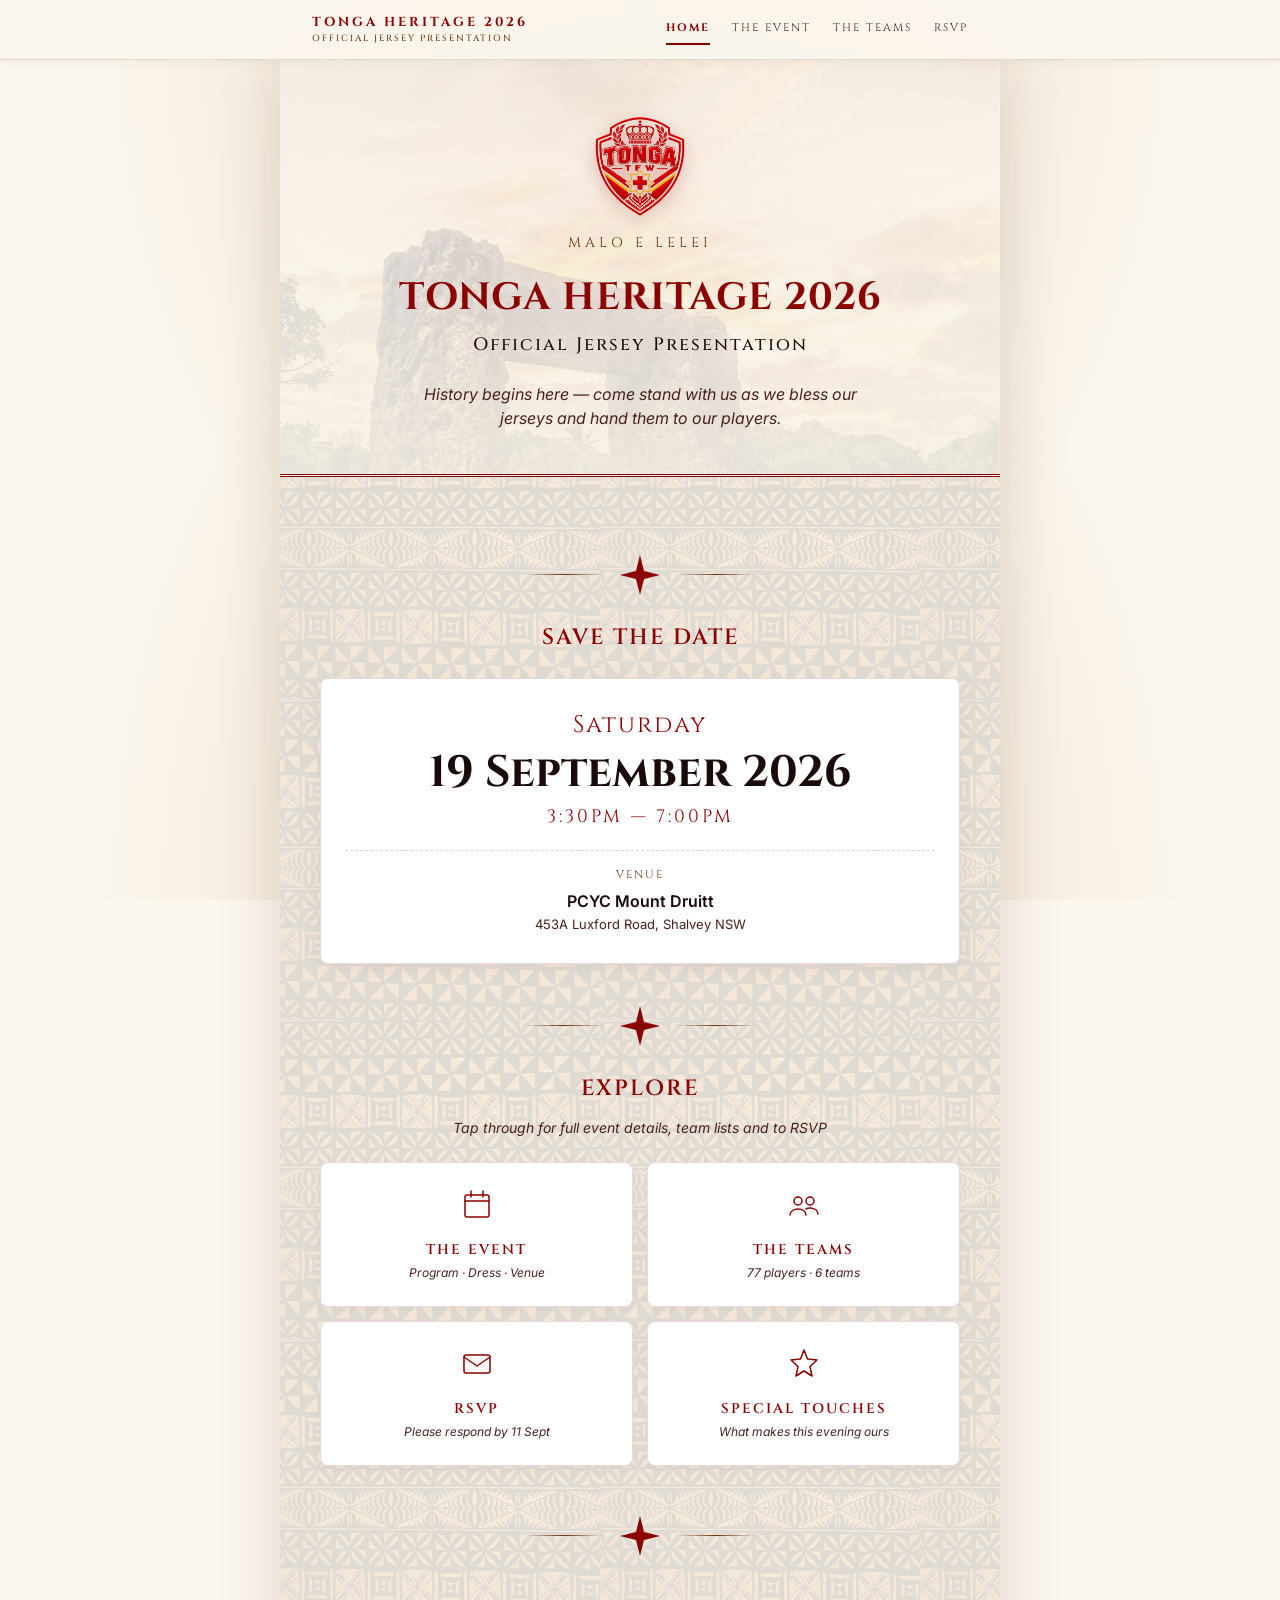
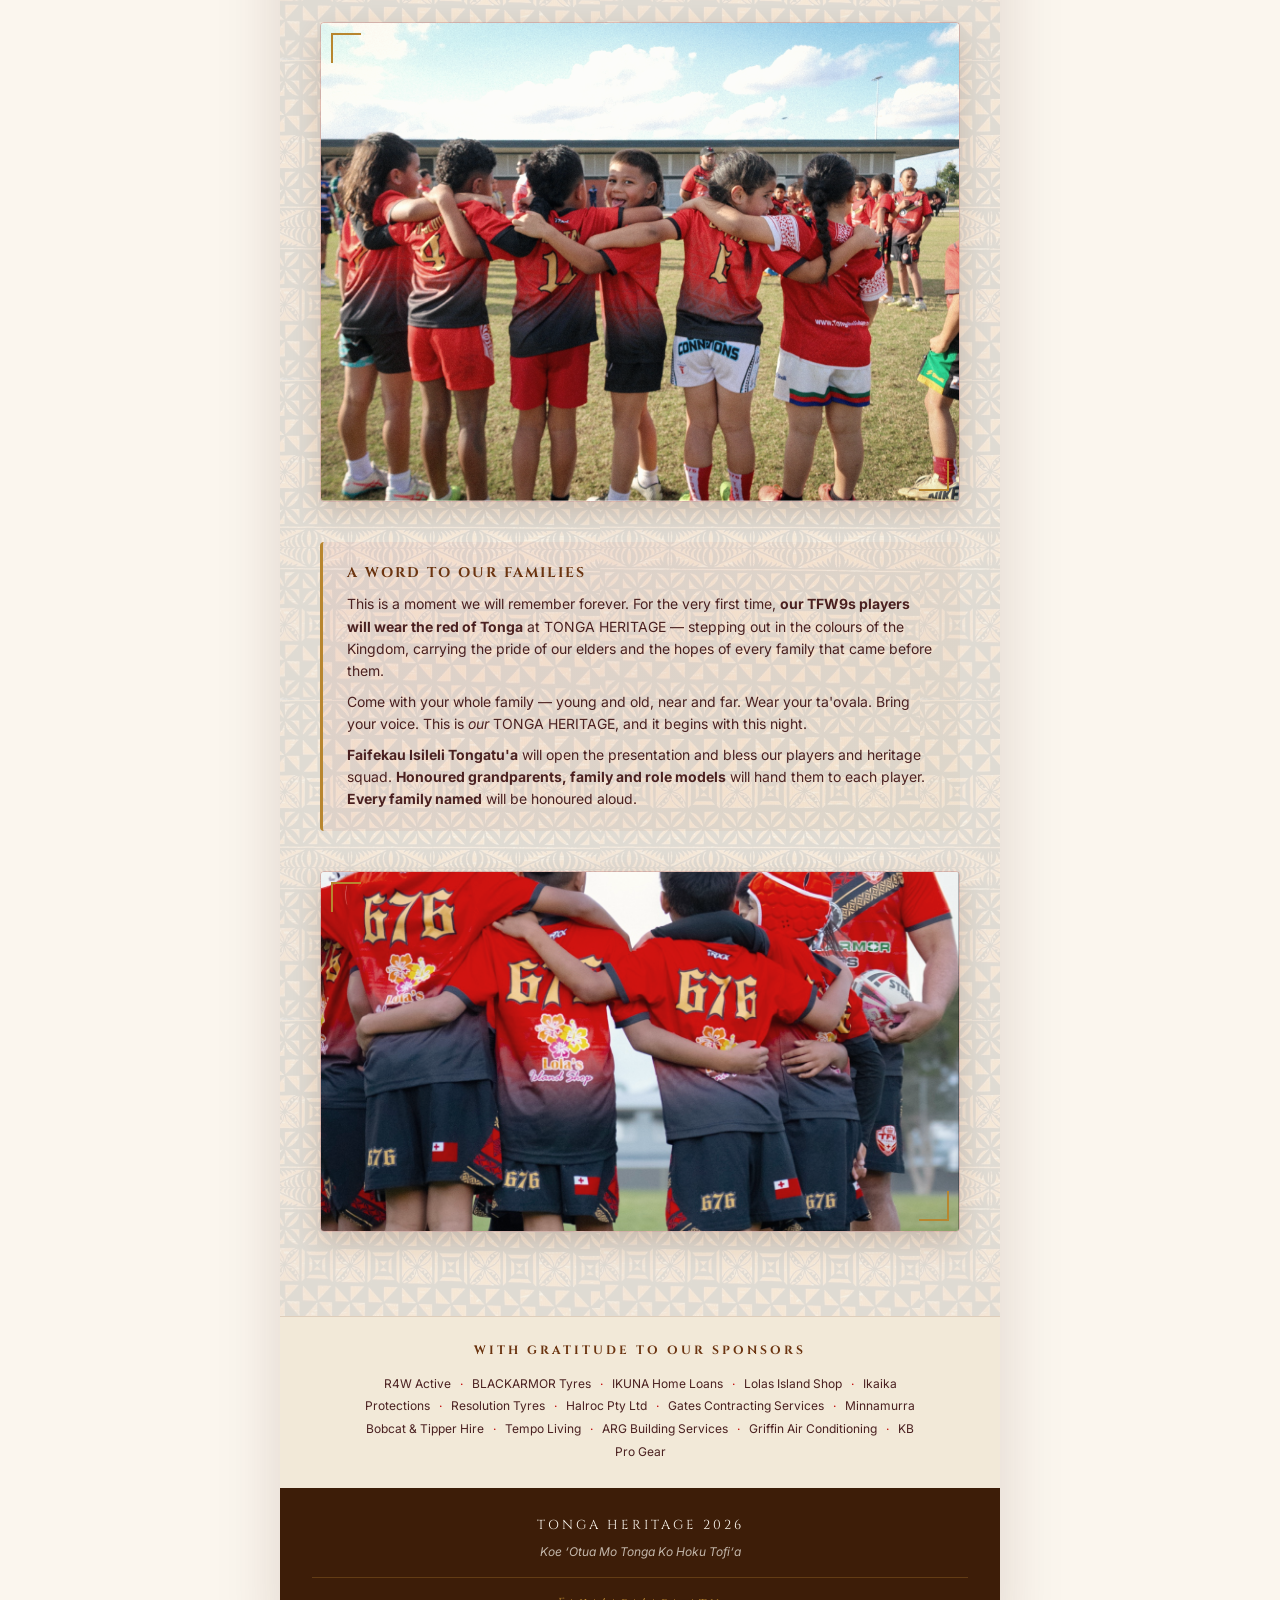
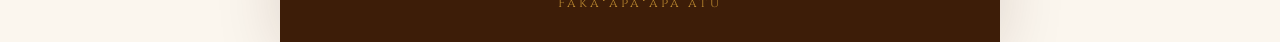
==== commit 2de64a9e: "Add files via upload" ====
--- a/index.html
+++ b/index.html
@@ -4,10 +4,26 @@
 <meta charset="utf-8" />
 <meta name="viewport" content="width=device-width, initial-scale=1" />
 <title>TONGA HERITAGE 2026 — Official Jersey Presentation</title>
+<meta name="description" content="Malo e lelei. History begins here — join us Saturday 19 September 2026 at PCYC Mount Druitt for the TONGA HERITAGE 2026 Official Jersey Presentation.">
+<meta property="og:type" content="website">
+<meta property="og:site_name" content="TONGA HERITAGE 2026">
+<meta property="og:title" content="TONGA HERITAGE 2026 — Official Jersey Presentation">
+<meta property="og:description" content="Saturday 19 September 2026 · 3:30–7:00pm · PCYC Mount Druitt, Shalvey NSW. History begins here — come stand with us as we bless our jerseys and hand them to our players.">
+<meta property="og:image" content="https://tonga-heritage-cup-jersey-presentation.pplx.app/og-cover.jpg">
+<meta property="og:image:width" content="1200">
+<meta property="og:image:height" content="630">
+<meta property="og:image:alt" content="TONGA HERITAGE 2026 Official Jersey Presentation">
+<meta property="og:url" content="https://tonga-heritage-cup-jersey-presentation.pplx.app/">
+<meta name="twitter:card" content="summary_large_image">
+<meta name="twitter:title" content="TONGA HERITAGE 2026 — Official Jersey Presentation">
+<meta name="twitter:description" content="Sat 19 Sep 2026 · PCYC Mount Druitt, Shalvey NSW. Come stand with us as we bless our jerseys.">
+<meta name="twitter:image" content="https://tonga-heritage-cup-jersey-presentation.pplx.app/og-cover.jpg">
+<meta name="theme-color" content="#8B0000">
+<link rel="icon" type="image/png" href="tonga-tfw-emblem.png">
 <link rel="preconnect" href="https://fonts.googleapis.com">
 <link rel="preconnect" href="https://fonts.gstatic.com" crossorigin>
 <link href="https://fonts.googleapis.com/css2?family=Cinzel:wght@500;600;700&family=Inter:wght@300;400;500;600;700&display=swap" rel="stylesheet">
-<link rel="stylesheet" href="shared.css">
+<link rel="stylesheet" href="shared.css?v=20260916d">
 </head>
 <body>
 
@@ -149,7 +165,7 @@
         and it begins with this night.
       </p>
       <p>
-        <strong>Our Faifekau</strong> will open the presentation and bless the jerseys.
+        <strong>Faifekau Isileli Tongatu'a</strong> will open the presentation and bless our players and heritage squad.
         <strong>Honoured grandparents, family and role models</strong> will hand them to each player.
         <strong>Every family named</strong> will be honoured aloud.
       </p>
--- a/shared.css
+++ b/shared.css
@@ -623,10 +623,40 @@
 .heritage-photo::after { bottom: 10px; right: 10px; border-left: none; border-top: none; }
 
 /* Photo-specific framing */
-.photo-celebration img { aspect-ratio: 4 / 3; object-fit: cover; object-position: center 25%; }
+.photo-celebration img { aspect-ratio: 4 / 3; object-fit: cover; object-position: center 40%; }
 .photo-676 img { aspect-ratio: 16 / 9; object-fit: cover; object-position: center 45%; }
-.photo-jerseys img { aspect-ratio: 4 / 3; object-fit: cover; object-position: center 25%; }
+.photo-jerseys img { aspect-ratio: 4 / 3; object-fit: cover; object-position: center 45%; }
 .photo-field-huddle img { aspect-ratio: 16 / 9; object-fit: cover; object-position: center 55%; }
+.photo-sipi-tau img { aspect-ratio: 3 / 2; object-fit: cover; object-position: center 40%; }
+.photo-line-up img { aspect-ratio: 3 / 2; object-fit: cover; object-position: center 45%; }
+.photo-hopoate img { aspect-ratio: 4 / 3; object-fit: cover; object-position: center 30%; }
+
+/* New hero photo — golden hour formal team portrait on The Teams page */
+.photo-portrait-golden { margin-top: 8px; margin-bottom: 44px; max-width: 720px; }
+.photo-portrait-golden img { aspect-ratio: 3 / 2; object-fit: cover; object-position: center 45%; filter: sepia(0.08) saturate(0.95) contrast(1.0); }
+
+/* New warm intro photo — dusk arm-in-arm lineup on the home page */
+.photo-lineup-dusk { margin-top: 8px; margin-bottom: 44px; }
+.photo-lineup-dusk img { aspect-ratio: 3 / 2; object-fit: cover; object-position: center 45%; }
+
+/* Squad gallery on Teams page */
+.squad-gallery {
+  display: grid;
+  grid-template-columns: 1fr 1fr;
+  gap: 14px;
+  margin: 32px auto 40px;
+  width: 100%;
+}
+.squad-gallery .heritage-photo { margin: 0; max-width: none; }
+.squad-gallery .heritage-photo img { aspect-ratio: 4 / 5; object-fit: cover; }
+.squad-gallery .photo-sipi-tau img { object-position: center 30%; }
+.squad-gallery .photo-line-up img { object-position: 35% 45%; }
+.squad-gallery .photo-celebration-kneel img { object-position: center 35%; }
+.squad-gallery .photo-huddle-outdoor img { object-position: center 40%; }
+@media (max-width: 520px) {
+  .squad-gallery { grid-template-columns: 1fr; gap: 20px; }
+  .squad-gallery .heritage-photo img { aspect-ratio: 3 / 2; }
+}
 
 @media (max-width: 480px) {
   .heritage-photo { margin: 28px -8px; border-radius: 2px; }
